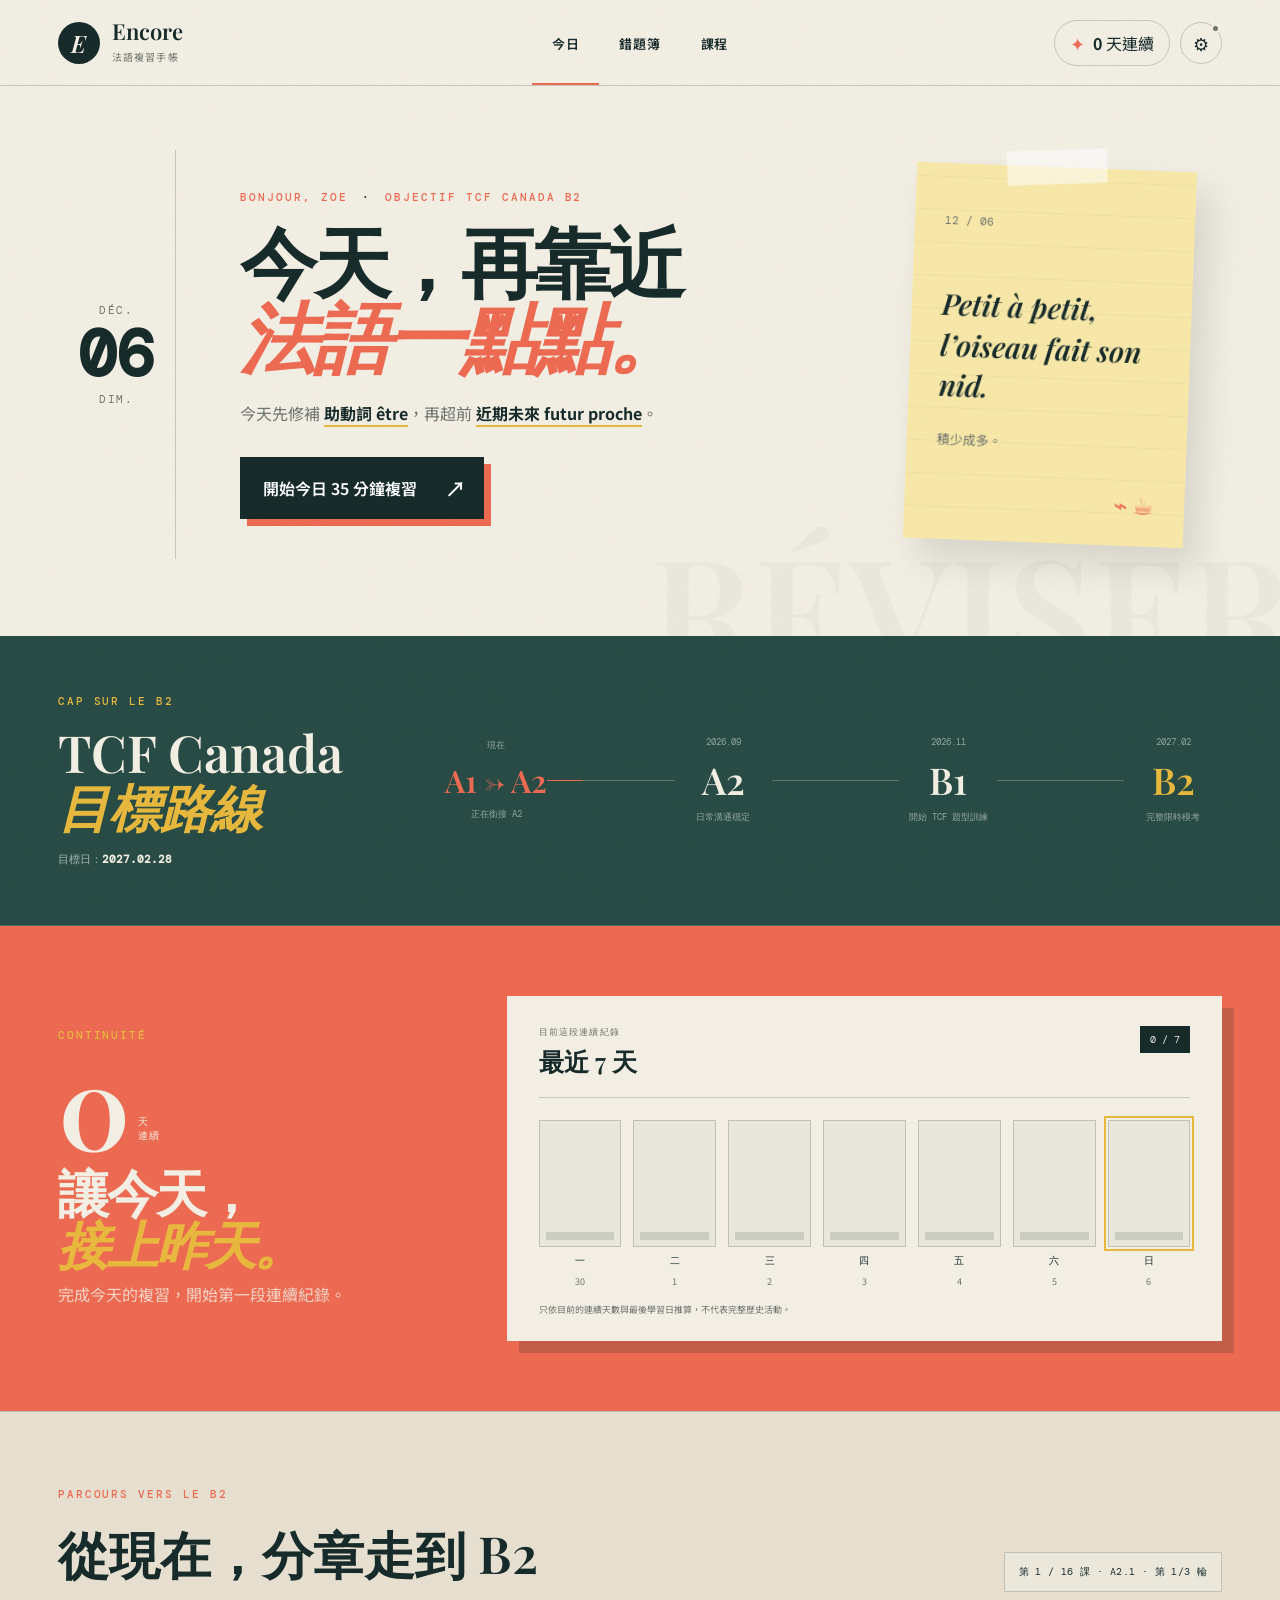
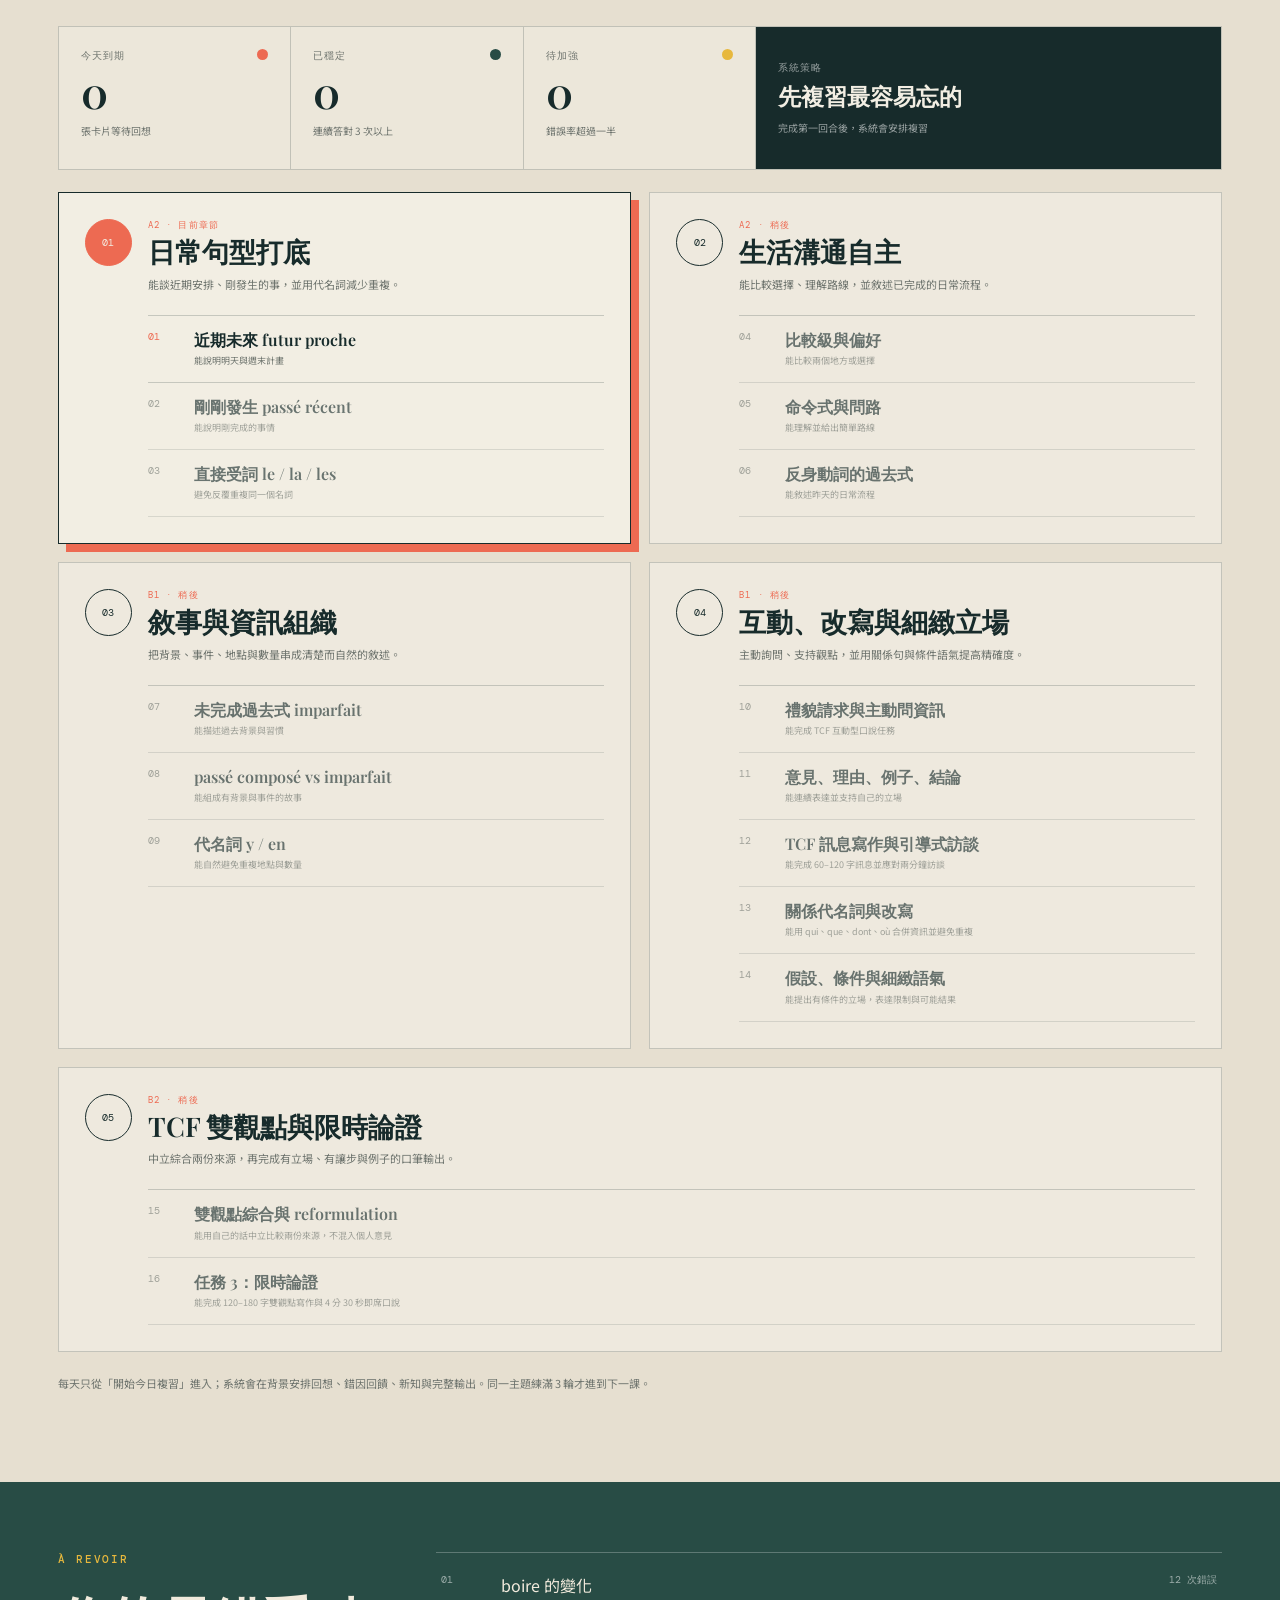
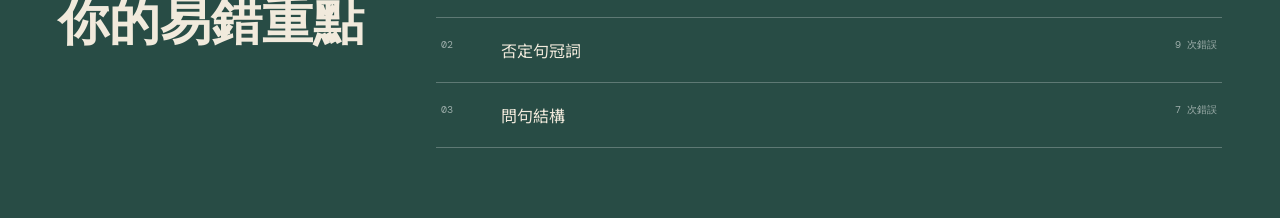
==== index.html @ b87bca06 "Deploy A2-to-B2 review journey" ====
<!doctype html>
<html lang="zh-Hant">
  <head>
    <meta charset="UTF-8" />
    <meta name="viewport" content="width=device-width, initial-scale=1.0" />
    <meta name="theme-color" content="#f2eee3" />
    <meta
      name="description"
      content="依照法語課程與錯題安排的每日複習介面"
    />
    <title>Encore — 每日法語複習</title>
    <link rel="preconnect" href="https://fonts.googleapis.com" />
    <link rel="preconnect" href="https://fonts.gstatic.com" crossorigin />
    <link
      href="https://fonts.googleapis.com/css2?family=DM+Mono:wght@400;500&family=Noto+Sans+TC:wght@400;500;600;700&family=Playfair+Display:ital,wght@0,600;1,600&display=swap"
      rel="stylesheet"
    />
    <link rel="stylesheet" href="styles.css?v=20260724e" />
    <script src="app.js?v=20260724e" defer></script>
  </head>
  <body>
    <div class="paper-noise" aria-hidden="true"></div>

    <header class="topbar">
      <a class="brand" href="#" aria-label="Encore 首頁">
        <span class="brand-mark">E</span>
        <span>
          <strong>Encore</strong>
          <small>法語複習手帳</small>
        </span>
      </a>

      <nav class="main-nav" aria-label="主要導覽">
        <button class="nav-link active" data-view="today">今日</button>
        <button class="nav-link" data-view="mistakes">錯題簿</button>
        <button class="nav-link" data-view="classes">課程</button>
      </nav>

      <div class="topbar-actions">
        <button class="streak-pill" id="streakButton" aria-label="連續學習天數">
          <span class="flame">✦</span>
          <span><strong id="streakCount">4</strong> 天連續</span>
        </button>
        <button
          class="settings-button"
          id="settingsButton"
          type="button"
          aria-label="開啟同步設定"
          aria-controls="settingsPanel"
          aria-expanded="false"
        >
          <span aria-hidden="true">⚙</span>
          <i id="settingsSyncDot" data-status="idle" aria-hidden="true"></i>
        </button>
      </div>
    </header>

    <main>
      <section class="view active" id="today-view">
        <div class="hero-grid">
          <div class="date-rail" aria-hidden="true">
            <span id="monthLabel">JUIL.</span>
            <strong id="dayLabel">23</strong>
            <span id="weekdayLabel">JEU.</span>
          </div>

          <div class="hero-copy">
            <p class="eyebrow">BONJOUR, ZOE <span>·</span> OBJECTIF TCF CANADA B2</p>
            <h1>今天，再靠近<br /><em>法語一點點。</em></h1>
            <p class="hero-intro" id="dailyPlanIntro">
              正在依照你的程度、到期錯題與 TCF 目標安排今天的內容。
            </p>
            <button class="primary-button" id="startReview">
              <span id="startReviewLabel">開始今日 35 分鐘複習</span>
              <span class="button-arrow">↗</span>
            </button>
          </div>

          <aside class="today-note">
            <div class="tape"></div>
            <span class="note-number" id="todayNoteDate">07 / 24</span>
            <p class="handwriting">Petit à petit,<br />l’oiseau fait son nid.</p>
            <span class="translation">積少成多。</span>
            <div class="tiny-sketch" aria-hidden="true">⌁ ☕︎</div>
          </aside>
        </div>

        <section class="goal-strip" aria-labelledby="goal-title">
          <div class="goal-copy">
            <p class="eyebrow light">CAP SUR LE B2</p>
            <h2 id="goal-title">TCF Canada<br /><em>目標路線</em></h2>
            <p>目標日：<strong>2027.02.28</strong></p>
          </div>
          <div class="level-route" aria-label="TCF Canada B2 學習路線">
            <div class="level-node current">
              <span>現在</span>
              <strong>A1 → A2</strong>
              <small>正在銜接 A2</small>
            </div>
            <div class="route-line"><span></span></div>
            <div class="level-node">
              <span>2026.09</span>
              <strong>A2</strong>
              <small>日常溝通穩定</small>
            </div>
            <div class="route-line"></div>
            <div class="level-node">
              <span>2026.11</span>
              <strong>B1</strong>
              <small>開始 TCF 題型訓練</small>
            </div>
            <div class="route-line"></div>
            <div class="level-node target">
              <span>2027.02</span>
              <strong>B2</strong>
              <small>完整限時模考</small>
            </div>
          </div>
        </section>

        <section class="streak-section" id="streakSection" aria-labelledby="streak-title">
          <div class="streak-copy">
            <p class="eyebrow light">CONTINUITÉ</p>
            <div class="streak-total">
              <strong id="streakHeroCount">0</strong>
              <span>天<br />連續</span>
            </div>
            <h2 id="streak-title">讓今天，<em>接上昨天。</em></h2>
            <p id="streakMessage">完成今天的複習，開始第一段連續紀錄。</p>
          </div>
          <div class="streak-chart-panel">
            <div class="streak-chart-heading">
              <div>
                <span>目前這段連續紀錄</span>
                <strong>最近 7 天</strong>
              </div>
              <small id="streakWeekScore">0 / 7</small>
            </div>
            <div class="streak-chart" id="streakChart" aria-label="最近七天的目前連續紀錄"></div>
            <p>只依目前的連續天數與最後學習日推算，不代表完整歷史活動。</p>
          </div>
        </section>

        <section class="daily-plan curriculum-roadmap" aria-labelledby="daily-title">
          <div class="section-heading">
            <div>
              <p class="eyebrow">PARCOURS VERS LE B2</p>
              <h2 id="daily-title">從現在，分章走到 B2</h2>
            </div>
            <p class="curriculum-progress-text" id="curriculumProgressText">正在讀取目前章節…</p>
          </div>

          <div class="memory-board" aria-label="複習記憶狀態">
            <div>
              <span class="metric-mark due-mark"></span>
              <p>今天到期</p>
              <strong id="dueCount">0</strong>
              <small>張卡片等待回想</small>
            </div>
            <div>
              <span class="metric-mark mastered-mark"></span>
              <p>已穩定</p>
              <strong id="masteredCount">0</strong>
              <small>連續答對 3 次以上</small>
            </div>
            <div>
              <span class="metric-mark weak-mark"></span>
              <p>待加強</p>
              <strong id="weakCount">0</strong>
              <small>錯誤率超過一半</small>
            </div>
            <div class="next-review">
              <p>系統策略</p>
              <strong>先複習最容易忘的</strong>
              <small id="nextReviewText">依你的作答紀錄自動排序</small>
            </div>
          </div>

          <div class="curriculum-chapter-list" id="curriculumChapterList"></div>

          <p class="method-note">
            每天只從「開始今日複習」進入；系統會在背景安排回想、錯因回饋、新知與完整輸出。同一主題練滿 3 輪才進到下一課。
          </p>
        </section>

        <section class="weakness-strip">
          <div>
            <p class="eyebrow light">À REVOIR</p>
            <h2>你的易錯重點</h2>
          </div>
          <div class="weakness-list">
            <div class="weakness-chip">
              <span>01</span> boire 的變化 <b>12 次錯誤</b>
            </div>
            <div class="weakness-chip">
              <span>02</span> 否定句冠詞 <b>9 次錯誤</b>
            </div>
            <div class="weakness-chip">
              <span>03</span> 問句結構 <b>7 次錯誤</b>
            </div>
          </div>
        </section>

      </section>

      <section class="view review-layout" id="review-view">
        <div class="review-header">
          <div>
            <p class="eyebrow">RÉVISION ACTIVE</p>
            <h1>先想，再揭曉。</h1>
          </div>
          <button class="ghost-button" id="exitReview">結束複習 ×</button>
        </div>

        <div class="review-workspace">
          <aside class="session-rail">
            <span class="session-label">本回合</span>
            <strong><span id="questionNumber">1</span><small>/ <span id="sessionTotal">5</span></small></strong>
            <div class="session-dots" id="sessionDots"></div>
            <p>不急著答。先大聲說出完整句，再查看答案。</p>
          </aside>

          <article class="flashcard" id="flashcard">
            <div class="flashcard-meta">
              <span id="questionCategory">GRAMMAIRE</span>
              <button id="speakPrompt" aria-label="朗讀題目">♪ 聽題目</button>
            </div>
            <p class="prompt-label" id="promptLabel">請翻譯成法文</p>
            <h2 id="questionText">我早餐吃麵包。</h2>

            <div class="response-box" id="responseBox">
              <label for="typedAnswer">你的法文答案</label>
              <textarea
                id="typedAnswer"
                rows="2"
                autocomplete="off"
                autocapitalize="sentences"
                spellcheck="false"
                placeholder="先在這裡寫下完整答案…"
              ></textarea>
            <div class="response-actions">
              <span id="inputHint">輸入後才能核對答案</span>
              <div class="response-actions-row">
                <button id="checkAnswer" disabled>核對答案 ↗</button>
                <button id="aiReviewButton" class="ghost-compact" type="button" disabled>AI 判別錯誤（OpenRouter）</button>
              </div>
            </div>
            </div>

            <div class="answer-area" id="answerArea">
              <div class="answer-result">
                <span id="resultLabel">正確答案</span>
                <strong id="matchScore">—</strong>
              </div>
              <div class="answer-copy">
                <strong id="answerText">Je mange du pain au petit déjeuner.</strong>
                <button
                  id="speakAnswer"
                  class="answer-audio-button"
                  type="button"
                  aria-label="播放法文標準答案"
                  disabled
                >
                  ♪ 聽標準答案
                </button>
              </div>
              <p id="answerNote">食物前用 du；三餐前使用 au。</p>
              <p class="user-answer-line">你的答案：<span id="userAnswerText"></span></p>
            </div>

            <p id="aiReviewOutput" class="ai-review-output" role="status" aria-live="polite">
              可在本題核對後，點擊「AI 判別錯誤」取得語法建議。
            </p>

            <div class="grading" id="grading">
              <p>這張卡片何時再出現？</p>
              <div>
                <button data-grade="again"><span>再練一次</span><small>10 分鐘</small></button>
                <button data-grade="hard"><span>有點難</span><small>明天</small></button>
                <button data-grade="good"><span>記住了</span><small id="goodInterval">3 天</small></button>
              </div>
            </div>
          </article>
        </div>
      </section>

      <section class="view content-view" id="mistakes-view">
        <div class="content-hero">
          <p class="eyebrow">CARNET D’ERREURS</p>
          <h1>錯過的字，<em>最值得再見一次。</em></h1>
          <p>整理自你的課堂回答與 PPT 對照筆記。</p>
        </div>
        <div class="error-dashboard" id="errorDashboard"></div>
        <div class="mistake-list" id="mistakeList"></div>
      </section>

      <section class="view content-view" id="classes-view">
        <div class="content-hero class-hero">
          <div>
            <p class="eyebrow">MON PARCOURS</p>
            <h1>從第一堂課，<em>一路走到今天。</em></h1>
            <p>這裡保留課程紀錄；題目會由「今日複習」依弱點與進度自動安排。</p>
          </div>
          <aside class="class-count-card" aria-label="已記錄課程數">
            <strong id="classCount">0</strong>
            <span>堂課<br />已記錄</span>
          </aside>
        </div>
        <div class="class-timeline" id="classTimeline"></div>
      </section>
    </main>

    <div class="settings-shell" id="settingsShell" hidden>
      <button class="settings-scrim" id="settingsScrim" type="button" tabindex="-1" aria-label="點擊背景關閉設定"></button>
      <aside class="settings-panel" id="settingsPanel" role="dialog" aria-modal="true" aria-labelledby="settingsTitle">
        <header class="settings-panel-header">
          <div>
            <p>PARAMÈTRES</p>
            <h2 id="settingsTitle">設定與資料</h2>
          </div>
          <button class="settings-close" id="settingsClose" type="button" aria-label="關閉設定">×</button>
        </header>

        <div class="settings-panel-body">
          <div class="settings-intro">
            <p>AI 金鑰、備份與跨裝置同步都集中在這裡。</p>
          </div>

          <section class="settings-card openrouter-block" aria-labelledby="openRouterTitle">
            <div class="settings-card-heading">
              <span class="settings-block-number">01</span>
              <div>
                <span class="settings-card-kicker">AI REVIEW</span>
                <p id="openRouterTitle">OpenRouter 金鑰</p>
                <small>使用官方免費模型路由</small>
              </div>
            </div>
            <label for="openRouterApiKey">API Key</label>
            <div class="openrouter-row">
              <input id="openRouterApiKey" type="password" placeholder="sk-or-v1-..." autocomplete="off" spellcheck="false" />
              <button id="saveOpenRouterKey">本分頁使用</button>
              <button id="clearOpenRouterKey" class="ghost-compact">清除</button>
            </div>
            <p class="security-note">
              靜態網頁無法完全隱藏金鑰。這裡只存到本分頁的 sessionStorage；關閉分頁即清除，也不會寫入 Git、進度備份或雲端。
              AI 判別會把本題、參考答案與你的作答傳給 OpenRouter 及其模型供應商，請勿輸入個人資料。
            </p>
            <p id="openRouterKeyStatus" role="status" aria-live="polite">尚未設定。本功能在 20 秒逾時後會自動重試一次。</p>
          </section>

          <section class="settings-card backup-block" aria-labelledby="backupTitle">
            <div class="settings-card-heading">
              <span class="settings-block-number">02</span>
              <div>
                <span class="settings-card-kicker">LOCAL BACKUP</span>
                <p id="backupTitle">進度本機備份</p>
                <small>手動下載或跨設備還原</small>
              </div>
            </div>
            <div class="backup-action-grid">
              <div>
                <span>下載</span>
                <button id="exportProgressJson" class="ghost-compact">進度備份（JSON）</button>
                <button id="exportProgressMarkdown" class="ghost-compact">Obsidian 筆記（.md）</button>
              </div>
              <div>
                <span>複製</span>
                <button id="copyProgressJson">進度 JSON</button>
                <button id="copyProgressMarkdown" class="ghost-compact">Obsidian 版面</button>
              </div>
              <div>
                <span>還原</span>
                <button id="importProgressBtn">選擇備份檔</button>
                <button id="pasteProgressBtn" class="ghost-compact">貼上備份</button>
              </div>
            </div>
            <p id="progressBackupStatus" role="status" aria-live="polite">每次完成題目都會存到本機；另外也可用複製/貼上跨設備同步。</p>
            <input id="progressBackupFile" type="file" accept=".json,application/json" />
          </section>

          <section class="settings-card github-sync-block" aria-labelledby="githubSyncTitle">
            <div class="settings-card-heading">
              <span class="settings-block-number">03</span>
              <div>
                <span class="settings-card-kicker">PRIVATE CLOUD</span>
                <p id="githubSyncTitle">GitHub 私有雲端同步</p>
                <small>進度只存到獨立 private repo；Token 不會寫進程式、Git 或備份檔。</small>
              </div>
            </div>
            <a class="settings-token-link" href="https://github.com/settings/personal-access-tokens/new" target="_blank" rel="noopener noreferrer">建立限權 Token ↗</a>
            <div class="github-sync-grid">
              <label>帳號<input id="githubOwner" autocomplete="username" /></label>
              <label>私有 repo<input id="githubRepo" autocomplete="off" spellcheck="false" /></label>
              <label>分支<input id="githubBranch" autocomplete="off" spellcheck="false" /></label>
              <label>檔案路徑<input id="githubProgressPath" autocomplete="off" spellcheck="false" /></label>
            </div>
            <label class="github-token-label" for="githubToken">Fine-grained Token（只需該 repo 的 Contents：Read and write）</label>
            <div class="github-token-row">
              <input id="githubToken" type="password" placeholder="github_pat_..." autocomplete="off" spellcheck="false" />
              <button id="connectGithubSync">連線並同步</button>
            </div>
            <div class="github-action-grid">
              <button id="syncGithubNow" class="ghost-compact">立即同步</button>
              <button id="loadGithubProgress" class="ghost-compact">載入雲端進度</button>
              <button id="disconnectGithubSync" class="ghost-compact">登出並清除 Token</button>
            </div>
            <p id="githubSyncStatus" data-status="idle" role="status" aria-live="polite">尚未連線。Token 只保留到關閉這個分頁。</p>
          </section>
        </div>
      </aside>
    </div>

    <div class="toast" id="toast" role="status" aria-live="polite"></div>
  </body>
</html>
---- styles.css ----
:root {
  --paper: #f2eee3;
  --paper-deep: #e7e0d0;
  --ink: #172b2b;
  --muted: #6e746e;
  --coral: #ed6a52;
  --blue: #4f8ea3;
  --yellow: #e7b83d;
  --green: #284c45;
  --line: rgba(23, 43, 43, 0.2);
  --serif: "Playfair Display", Georgia, serif;
  --sans: "Noto Sans TC", sans-serif;
  --mono: "DM Mono", monospace;
}

* {
  box-sizing: border-box;
}

html {
  scroll-behavior: smooth;
}

body {
  margin: 0;
  min-width: 320px;
  color: var(--ink);
  background: var(--paper);
  font-family: var(--sans);
}

button,
a {
  font: inherit;
}

button {
  color: inherit;
}

.paper-noise {
  position: fixed;
  inset: 0;
  z-index: 20;
  pointer-events: none;
  opacity: 0.14;
  background-image: url("data:image/svg+xml,%3Csvg viewBox='0 0 180 180' xmlns='http://www.w3.org/2000/svg'%3E%3Cfilter id='n'%3E%3CfeTurbulence type='fractalNoise' baseFrequency='.9' numOctaves='4' stitchTiles='stitch'/%3E%3C/filter%3E%3Crect width='100%25' height='100%25' filter='url(%23n)' opacity='.18'/%3E%3C/svg%3E");
  mix-blend-mode: multiply;
}

.topbar {
  height: 86px;
  display: grid;
  grid-template-columns: 1fr auto 1fr;
  align-items: center;
  padding: 0 4.5vw;
  border-bottom: 1px solid var(--line);
  position: sticky;
  top: 0;
  z-index: 10;
  background: rgba(242, 238, 227, 0.9);
  backdrop-filter: blur(14px);
}

.brand {
  display: inline-flex;
  align-items: center;
  gap: 12px;
  width: fit-content;
  color: inherit;
  text-decoration: none;
}

.brand-mark {
  display: grid;
  place-items: center;
  width: 42px;
  height: 42px;
  color: var(--paper);
  background: var(--ink);
  border-radius: 50%;
  font: italic 600 24px var(--serif);
}

.brand strong {
  display: block;
  font: 600 22px/1 var(--serif);
}

.brand small {
  color: var(--muted);
  font-size: 10px;
  letter-spacing: 0.12em;
}

.main-nav {
  display: flex;
  height: 100%;
}

.nav-link {
  border: 0;
  border-bottom: 2px solid transparent;
  padding: 4px 20px 0;
  background: transparent;
  cursor: pointer;
  font-weight: 600;
  font-size: 13px;
  letter-spacing: 0.06em;
}

.nav-link:hover,
.nav-link.active {
  border-bottom-color: var(--coral);
}

.streak-pill {
  display: flex;
  align-items: center;
  gap: 8px;
  border: 1px solid var(--line);
  border-radius: 40px;
  padding: 9px 15px;
  background: transparent;
}

.topbar-actions {
  justify-self: end;
  display: flex;
  align-items: center;
  gap: 10px;
}

.settings-button {
  position: relative;
  display: grid;
  place-items: center;
  width: 42px;
  height: 42px;
  border: 1px solid var(--line);
  border-radius: 50%;
  background: transparent;
  cursor: pointer;
  transition: color 180ms ease, background 180ms ease, transform 180ms ease;
}

.settings-button:hover {
  color: var(--paper);
  background: var(--ink);
  transform: rotate(8deg);
}

.settings-button > span {
  font-size: 18px;
  line-height: 1;
}

.settings-button i {
  position: absolute;
  top: 1px;
  right: 1px;
  width: 9px;
  height: 9px;
  border: 2px solid var(--paper);
  border-radius: 50%;
  background: var(--muted);
}

.settings-button i[data-status="working"] {
  background: var(--yellow);
}

.settings-button i[data-status="success"] {
  background: #2d8b58;
}

.settings-button i[data-status="error"] {
  background: var(--coral);
}

.flame {
  color: var(--coral);
  font-size: 18px;
}

.view {
  display: none;
}

.view.active {
  display: block;
  animation: viewIn 0.55s ease both;
}

@keyframes viewIn {
  from { opacity: 0; transform: translateY(8px); }
}

.hero-grid {
  min-height: 550px;
  display: grid;
  grid-template-columns: minmax(80px, 0.45fr) minmax(480px, 2.3fr) minmax(280px, 1fr);
  align-items: center;
  gap: 5vw;
  padding: 5vw 7vw 6vw 4.5vw;
  overflow: hidden;
  position: relative;
}

.hero-grid::after {
  content: "RÉVISER";
  position: absolute;
  right: -1vw;
  bottom: -2.3vw;
  z-index: -1;
  color: rgba(23, 43, 43, 0.035);
  font: 600 12vw/0.75 var(--serif);
}

.date-rail {
  align-self: stretch;
  display: flex;
  flex-direction: column;
  justify-content: center;
  align-items: center;
  gap: 9px;
  border-right: 1px solid var(--line);
  font-family: var(--mono);
}

.date-rail strong {
  font-size: clamp(42px, 5vw, 74px);
  line-height: 0.9;
}

.date-rail span {
  color: var(--muted);
  font-size: 11px;
  letter-spacing: 0.15em;
}

.eyebrow {
  margin: 0 0 18px;
  color: var(--coral);
  font: 500 11px var(--mono);
  letter-spacing: 0.18em;
}

.eyebrow span {
  color: var(--ink);
  margin: 0 5px;
}

.hero-copy h1,
.review-header h1,
.content-hero h1 {
  margin: 0;
  max-width: 760px;
  font: 600 clamp(54px, 6vw, 92px)/0.97 var(--serif);
  letter-spacing: -0.045em;
}

h1 em {
  color: var(--coral);
  font-weight: 600;
}

.hero-intro {
  max-width: 540px;
  margin: 28px 0;
  color: var(--muted);
  font-size: 16px;
  line-height: 1.85;
}

.hero-intro strong {
  color: var(--ink);
  border-bottom: 2px solid var(--yellow);
}

.primary-button {
  display: inline-flex;
  align-items: center;
  gap: 28px;
  border: 0;
  padding: 16px 18px 16px 23px;
  color: white;
  background: var(--ink);
  cursor: pointer;
  font-weight: 600;
  box-shadow: 7px 7px 0 var(--coral);
  transition: transform 0.2s, box-shadow 0.2s;
}

.primary-button:hover {
  transform: translate(3px, 3px);
  box-shadow: 4px 4px 0 var(--coral);
}

.primary-button:disabled {
  cursor: default;
  opacity: 0.68;
  transform: none;
  box-shadow: 4px 4px 0 var(--line);
}

.button-arrow {
  font-size: 21px;
}

.today-note {
  min-height: 310px;
  padding: 42px 30px 25px;
  position: relative;
  transform: rotate(2.2deg);
  background: #f7e7a8;
  box-shadow: 15px 20px 32px rgba(40, 50, 43, 0.13);
}

.today-note::before {
  content: "";
  position: absolute;
  inset: 0;
  background: repeating-linear-gradient(0deg, transparent 0 32px, rgba(40, 76, 69, 0.09) 33px);
}

.tape {
  position: absolute;
  top: -17px;
  left: 50%;
  width: 100px;
  height: 34px;
  transform: translateX(-50%) rotate(-4deg);
  background: rgba(255, 255, 255, 0.55);
}

.note-number,
.translation,
.tiny-sketch,
.handwriting {
  position: relative;
}

.note-number {
  font: 11px var(--mono);
  color: var(--muted);
}

.handwriting {
  margin: 54px 0 20px;
  font: italic 600 29px/1.4 var(--serif);
}

.translation {
  color: var(--muted);
  font-size: 13px;
}

.tiny-sketch {
  margin-top: 30px;
  text-align: right;
  color: var(--coral);
  font-size: 24px;
}

.daily-plan {
  padding: 75px 4.5vw 90px;
  background: #e6dfd0;
  border-top: 1px solid var(--line);
}

.goal-strip {
  display: grid;
  grid-template-columns: minmax(260px, 0.8fr) 2fr;
  gap: 6vw;
  align-items: center;
  padding: 58px 4.5vw;
  color: var(--paper);
  background: var(--green);
  border-bottom: 1px solid rgba(255, 255, 255, 0.18);
}

.streak-pill {
  cursor: pointer;
}

.streak-section {
  display: grid;
  grid-template-columns: minmax(260px, 0.78fr) minmax(500px, 1.5fr);
  gap: 6vw;
  align-items: center;
  padding: 70px 4.5vw;
  color: var(--paper);
  background: var(--coral);
}

.streak-copy h2 {
  max-width: 510px;
  margin: 18px 0 12px;
  font: 600 clamp(36px, 4vw, 58px)/1.02 var(--serif);
  letter-spacing: -0.035em;
}

.streak-copy h2 em {
  display: inline-block;
  color: var(--yellow);
  font-weight: 600;
  white-space: nowrap;
}

.streak-copy > p:last-child {
  max-width: 470px;
  margin: 0;
  color: rgba(242, 238, 227, 0.78);
  line-height: 1.7;
}

.streak-total {
  display: flex;
  align-items: flex-end;
  gap: 14px;
}

.streak-total strong {
  font: 600 clamp(74px, 9vw, 126px)/0.75 var(--serif);
  letter-spacing: -0.06em;
}

.streak-total span {
  padding-bottom: 3px;
  font: 10px/1.45 var(--mono);
  letter-spacing: 0.12em;
}

.streak-chart-panel {
  min-width: 0;
  padding: 30px 32px 24px;
  color: var(--ink);
  background: var(--paper);
  box-shadow: 12px 12px 0 rgba(23, 43, 43, 0.2);
}

.streak-chart-heading {
  display: flex;
  justify-content: space-between;
  align-items: flex-start;
  padding-bottom: 18px;
  border-bottom: 1px solid var(--line);
}

.streak-chart-heading span,
.streak-chart-heading strong {
  display: block;
}

.streak-chart-heading span {
  color: var(--muted);
  font: 9px var(--mono);
  letter-spacing: 0.13em;
}

.streak-chart-heading strong {
  margin-top: 5px;
  font: 600 25px var(--serif);
}

.streak-chart-heading small {
  padding: 7px 10px;
  color: var(--paper);
  background: var(--ink);
  font: 10px var(--mono);
}

.streak-chart {
  height: 190px;
  display: grid;
  grid-template-columns: repeat(7, minmax(0, 1fr));
  gap: 12px;
  padding-top: 22px;
}

.streak-day {
  min-width: 0;
  display: grid;
  grid-template-rows: minmax(0, 1fr) auto auto;
  gap: 7px;
  text-align: center;
}

.streak-bar {
  display: flex;
  align-items: flex-end;
  justify-content: center;
  padding: 6px;
  border: 1px solid var(--line);
  background: rgba(23, 43, 43, 0.04);
}

.streak-bar i {
  width: 100%;
  height: 8px;
  background: rgba(23, 43, 43, 0.14);
  transition: height 350ms ease;
}

.streak-day.active .streak-bar i {
  height: 100%;
  background: var(--green);
}

.streak-day.today .streak-bar {
  outline: 2px solid var(--yellow);
  outline-offset: 2px;
}

.streak-day strong,
.streak-day small {
  overflow: hidden;
  text-overflow: ellipsis;
  white-space: nowrap;
}

.streak-day strong {
  font: 10px var(--mono);
}

.streak-day small {
  color: var(--muted);
  font-size: 9px;
}

.streak-chart-panel > p {
  margin: 15px 0 0;
  color: var(--muted);
  font-size: 9px;
  line-height: 1.6;
}

.game-hub {
  padding: 75px 4.5vw 90px;
  background: linear-gradient(120deg, #f2eee3 0%, #f8f3e6 55%, #ede2d0 100%);
}

.mini-status {
  border: 1px solid var(--line);
  border-radius: 40px;
  padding: 8px 14px;
  color: var(--muted);
  font: 10px var(--mono);
  letter-spacing: 0.14em;
}

.game-grid {
  margin-top: 28px;
  display: grid;
  grid-template-columns: repeat(6, 1fr);
  gap: 14px;
}

.game-card {
  min-height: 190px;
  grid-column: span 2;
  padding: 23px;
  border: 1px solid var(--line);
  background: #faf8f2;
  box-shadow: 7px 7px 0 rgba(40, 50, 43, 0.08);
}

.game-card.wide {
  grid-column: span 3;
}

.game-card h3 {
  margin: 6px 0 12px;
  font: 600 28px var(--serif);
}

.game-card p {
  color: var(--muted);
  font-size: 13px;
  margin: 6px 0;
}

.quest-list {
  margin: 0;
  padding: 0;
  list-style: none;
}

.quest-item {
  display: flex;
  justify-content: space-between;
  align-items: baseline;
  gap: 12px;
  padding: 11px 0;
  border-bottom: 1px dashed var(--line);
}

.quest-item:last-child {
  border-bottom: 0;
}

.quest-title {
  color: var(--ink);
  font: 600 14px var(--serif);
}

.quest-progress {
  color: var(--coral);
  font: 11px var(--mono);
}

.tiny-action-row {
  margin-top: 16px;
  display: flex;
  justify-content: space-between;
  align-items: baseline;
}

.tiny-action-row small {
  color: var(--muted);
  font: 10px var(--mono);
}

.achievement-list {
  min-height: 92px;
  display: flex;
  flex-wrap: wrap;
  gap: 8px;
}

.badge {
  padding: 6px 10px;
  border: 1px solid var(--line);
  border-radius: 40px;
  font: 10px var(--mono);
  letter-spacing: 0.08em;
}

.badge.unlocked {
  color: var(--green);
  border-color: var(--green);
  background: rgba(40, 76, 69, 0.09);
}

#runLog p,
.game-log-entry {
  margin: 6px 0;
  color: var(--muted);
  font-size: 12px;
}

#xpBar {
  width: 0;
  background: var(--blue);
}

.game-board-grid {
  max-width: 940px;
  display: grid;
  grid-template-columns: repeat(3, 1fr);
  gap: 14px;
  margin-bottom: 70px;
}

.game-score-box {
  border: 1px solid var(--line);
  min-height: 160px;
  padding: 24px;
  background: #f9f5ec;
}

.big-number {
  display: flex;
  align-items: flex-end;
  gap: 8px;
  margin: 8px 0 12px;
}

.big-number span {
  font: 600 48px var(--serif);
  line-height: 1;
  color: var(--ink);
}

.big-number small {
  color: var(--muted);
  margin-bottom: 5px;
}

.game-view .content-hero {
  margin-bottom: 30px;
}

.goal-copy h2 {
  margin: 0;
  font: 600 clamp(34px, 4vw, 52px)/1.05 var(--serif);
}

.goal-copy h2 em {
  color: var(--yellow);
  font-weight: 600;
}

.goal-copy > p:last-child {
  margin: 18px 0 0;
  color: rgba(255, 255, 255, 0.6);
  font: 11px var(--mono);
}

.goal-copy > p strong {
  color: var(--paper);
}

.level-route {
  display: grid;
  grid-template-columns: auto 1fr auto 1fr auto 1fr auto;
  align-items: center;
}

.level-node {
  min-width: 98px;
  text-align: center;
}

.level-node span,
.level-node small {
  display: block;
  color: rgba(255, 255, 255, 0.5);
  font: 9px var(--mono);
}

.level-node strong {
  display: block;
  margin: 7px 0;
  font: 600 37px var(--serif);
}

.level-node.current strong {
  color: var(--coral);
  font-size: 31px;
  white-space: nowrap;
}

.level-node.target strong {
  color: var(--yellow);
}

.route-line {
  height: 1px;
  position: relative;
  overflow: hidden;
  background: rgba(255, 255, 255, 0.25);
}

.route-line span {
  display: block;
  width: 28%;
  height: 100%;
  background: var(--coral);
}

.section-heading {
  display: flex;
  justify-content: space-between;
  align-items: end;
  margin-bottom: 34px;
}

.section-heading h2,
.weakness-strip h2 {
  margin: 0;
  font: 600 clamp(36px, 4vw, 54px) var(--serif);
}

.plan-progress {
  min-width: 210px;
  font: 12px var(--mono);
}

.progress-track {
  height: 4px;
  margin-top: 12px;
  background: rgba(23, 43, 43, 0.16);
}

.progress-track span {
  display: block;
  width: 0;
  height: 100%;
  background: var(--coral);
  transition: width 0.5s ease;
}

.daily-prescription {
  display: grid;
  grid-template-columns: repeat(4, minmax(0, 1fr));
  margin: 0 0 22px;
  border: 1px solid var(--line);
  color: var(--paper);
  background: var(--ink);
}

.daily-prescription > div {
  min-height: 116px;
  padding: 19px 20px;
  border-right: 1px solid rgba(242, 238, 227, 0.22);
}

.daily-prescription > div:last-child {
  border-right: 0;
}

.daily-prescription span,
.daily-prescription small {
  display: block;
  color: rgba(242, 238, 227, 0.62);
}

.daily-prescription span {
  font: 10px var(--mono);
  letter-spacing: 0.12em;
}

.daily-prescription strong {
  display: block;
  margin: 9px 0 7px;
  font: 600 22px/1.05 var(--serif);
}

.daily-prescription small {
  font-size: 10px;
  line-height: 1.4;
}

.task-grid {
  display: grid;
  grid-template-columns: repeat(2, minmax(0, 1fr));
  gap: 18px;
}

.memory-board {
  display: grid;
  grid-template-columns: repeat(3, minmax(120px, 0.75fr)) minmax(260px, 1.5fr);
  margin: 0 0 22px;
  border: 1px solid var(--line);
  background: rgba(242, 238, 227, 0.55);
}

.memory-board > div {
  min-height: 142px;
  padding: 22px;
  position: relative;
  border-right: 1px solid var(--line);
}

.memory-board > div:last-child {
  border-right: 0;
}

.memory-board p {
  margin: 0 0 7px;
  color: var(--muted);
  font: 10px var(--mono);
  letter-spacing: 0.1em;
}

.memory-board strong {
  display: block;
  font: 600 43px/1 var(--serif);
}

.memory-board small {
  display: block;
  margin-top: 10px;
  color: var(--muted);
  font-size: 10px;
}

.metric-mark {
  position: absolute;
  top: 22px;
  right: 22px;
  width: 11px;
  height: 11px;
  border-radius: 50%;
}

.due-mark { background: var(--coral); }
.mastered-mark { background: var(--green); }
.weak-mark { background: var(--yellow); }

.memory-board .next-review {
  display: flex;
  flex-direction: column;
  justify-content: center;
  background: var(--ink);
  color: var(--paper);
}

.memory-board .next-review p,
.memory-board .next-review small {
  color: rgba(255, 255, 255, 0.55);
}

.memory-board .next-review strong {
  max-width: 260px;
  font-size: 23px;
  line-height: 1.2;
}

.curriculum-progress-text {
  max-width: 320px;
  margin: 0;
  border: 1px solid var(--line);
  padding: 11px 14px;
  background: rgba(242, 238, 227, 0.58);
  font: 10px/1.6 var(--mono);
  letter-spacing: 0.04em;
}

.curriculum-chapter-list {
  display: grid;
  grid-template-columns: repeat(2, minmax(0, 1fr));
  gap: 18px;
}

.curriculum-chapter {
  min-width: 0;
  border: 1px solid var(--line);
  padding: 26px;
  background: rgba(242, 238, 227, 0.72);
}

.curriculum-chapter:last-child {
  grid-column: 1 / -1;
}

.curriculum-chapter.current {
  border-color: var(--ink);
  background: var(--paper);
  box-shadow: 8px 8px 0 var(--coral);
}

.curriculum-chapter.completed {
  background: rgba(40, 76, 69, 0.08);
}

.curriculum-chapter header {
  display: grid;
  grid-template-columns: 47px minmax(0, 1fr);
  gap: 16px;
}

.chapter-index {
  display: grid;
  place-items: center;
  width: 47px;
  height: 47px;
  border: 1px solid var(--ink);
  border-radius: 50%;
  font: 10px var(--mono);
}

.curriculum-chapter.current .chapter-index {
  color: var(--paper);
  background: var(--coral);
  border-color: var(--coral);
}

.curriculum-chapter.completed .chapter-index {
  color: var(--paper);
  background: var(--green);
  border-color: var(--green);
}

.chapter-copy p {
  margin: 0 0 5px;
  color: var(--coral);
  font: 9px var(--mono);
  letter-spacing: 0.13em;
}

.chapter-copy h3 {
  margin: 0;
  font: 600 27px/1.1 var(--serif);
}

.chapter-copy > span {
  display: block;
  margin-top: 8px;
  color: var(--muted);
  font-size: 11px;
  line-height: 1.65;
}

.curriculum-module-list {
  margin: 22px 0 0 63px;
  padding: 0;
  list-style: none;
  border-top: 1px solid var(--line);
}

.curriculum-module-list li {
  display: grid;
  grid-template-columns: 34px minmax(0, 1fr);
  gap: 12px;
  align-items: start;
  padding: 14px 0;
  border-bottom: 1px solid var(--line);
}

.curriculum-module-list li > span {
  color: var(--muted);
  font: 10px var(--mono);
}

.curriculum-module-list li.current > span {
  color: var(--coral);
}

.curriculum-module-list li.completed > span {
  color: var(--green);
  font-weight: 700;
}

.curriculum-module-list strong,
.curriculum-module-list small {
  display: block;
}

.curriculum-module-list strong {
  font: 600 16px/1.2 var(--serif);
}

.curriculum-module-list small {
  margin-top: 5px;
  color: var(--muted);
  font-size: 9px;
  line-height: 1.55;
}

.curriculum-module-list li.upcoming {
  opacity: 0.62;
}

.task-card {
  min-height: 390px;
  padding: 24px 27px 26px;
  position: relative;
  overflow: hidden;
  border: 1px solid rgba(23, 43, 43, 0.22);
  transition: transform 0.25s, box-shadow 0.25s;
}

.task-card:hover {
  transform: translateY(-7px) rotate(-0.3deg);
  box-shadow: 10px 12px 0 rgba(23, 43, 43, 0.14);
}

.task-card.coral { background: #df715d; }
.task-card.blue { background: #82aeb8; }
.task-card.yellow { background: #e4bd55; }
.task-card.green {
  color: var(--paper);
  background: #466f64;
}

.task-card.green .task-check {
  color: var(--paper);
  border-color: var(--paper);
}

.task-card.green.completed .task-check {
  color: var(--ink);
  background: var(--paper);
}

.task-topline {
  display: flex;
  justify-content: space-between;
  align-items: center;
}

.task-index {
  font: 12px var(--mono);
}

.task-status {
  padding: 6px 9px;
  border: 1px solid currentColor;
  border-radius: 999px;
  font: 9px var(--mono);
  letter-spacing: 0.08em;
}

.task-check {
  width: 32px;
  height: 32px;
  border: 1px solid var(--ink);
  border-radius: 50%;
  background: transparent;
  cursor: pointer;
  transition: 0.2s;
}

.task-check:disabled {
  cursor: default;
}

.task-card.completed .task-check {
  color: var(--paper);
  background: var(--ink);
}

.task-card.completed {
  opacity: 0.68;
}

.card-glyph {
  height: 118px;
  display: flex;
  align-items: center;
  font: italic 600 65px/0.7 var(--serif);
}

.blue .card-glyph {
  line-height: 0.55;
  font-size: 49px;
}

.sound-glyph {
  font: 500 45px var(--mono);
  letter-spacing: -0.3em;
}

.task-kicker {
  margin: 0 0 10px;
  font: 10px var(--mono);
  letter-spacing: 0.12em;
}

.task-card h3 {
  margin: 0 0 10px;
  font: 600 27px var(--serif);
}

.task-card > p:not(.task-kicker) {
  min-height: 55px;
  margin: 0 0 20px;
  font-size: 13px;
  line-height: 1.7;
}

.text-action {
  border: 0;
  border-bottom: 1px solid currentColor;
  padding: 0 0 4px;
  background: none;
  cursor: pointer;
  font-weight: 700;
  font-size: 12px;
}

.text-action span {
  display: inline-block;
  margin-left: 8px;
  transition: transform 0.2s;
}

.text-action:hover span {
  transform: translateX(5px);
}

.method-note {
  max-width: 760px;
  margin: 22px 0 0;
  color: var(--muted);
  font-size: 11px;
  line-height: 1.7;
}

.weakness-strip {
  display: grid;
  grid-template-columns: 0.8fr 2fr;
  gap: 5vw;
  padding: 70px 4.5vw;
  color: #f1eadc;
  background: var(--green);
}

.eyebrow.light {
  color: var(--yellow);
}

.weakness-list {
  border-top: 1px solid rgba(255, 255, 255, 0.25);
}

.weakness-chip {
  width: 100%;
  display: grid;
  grid-template-columns: 45px 1fr auto;
  gap: 15px;
  border: 0;
  border-bottom: 1px solid rgba(255, 255, 255, 0.25);
  padding: 20px 5px;
  color: inherit;
  background: transparent;
  text-align: left;
  cursor: default;
}

.weakness-chip span,
.weakness-chip b {
  color: rgba(255, 255, 255, 0.55);
  font: 10px var(--mono);
}

.review-layout {
  min-height: calc(100vh - 86px);
  padding: 50px 5vw 60px;
  background: var(--green);
  color: var(--paper);
}

.review-header {
  display: flex;
  justify-content: space-between;
  align-items: start;
}

.review-header h1 {
  font-size: clamp(42px, 5vw, 70px);
}

.ghost-button {
  border: 1px solid rgba(255, 255, 255, 0.4);
  padding: 10px 15px;
  color: inherit;
  background: transparent;
  cursor: pointer;
}

.review-workspace {
  max-width: 1050px;
  display: grid;
  grid-template-columns: 160px 1fr;
  gap: 40px;
  margin: 45px auto 0;
}

.session-rail {
  padding-top: 10px;
}

.session-label {
  color: rgba(255, 255, 255, 0.55);
  font: 10px var(--mono);
  letter-spacing: 0.15em;
}

.session-rail > strong {
  display: block;
  margin: 15px 0;
  font: 600 55px var(--serif);
}

.session-rail small {
  font: 18px var(--mono);
  color: rgba(255, 255, 255, 0.45);
}

.session-dots {
  display: flex;
  gap: 7px;
}

.session-dot {
  width: 8px;
  height: 8px;
  border: 1px solid rgba(255,255,255,.6);
  border-radius: 50%;
}

.session-dot.done { background: var(--yellow); border-color: var(--yellow); }
.session-dot.current { background: var(--coral); border-color: var(--coral); }

.session-rail p {
  margin-top: 27px;
  color: rgba(255, 255, 255, 0.58);
  font-size: 12px;
  line-height: 1.7;
}

.flashcard {
  min-height: 480px;
  padding: 32px 45px 40px;
  color: var(--ink);
  background: var(--paper);
  box-shadow: 17px 17px 0 #1b3934, 19px 19px 0 rgba(255,255,255,.3);
}

.flashcard-meta {
  display: flex;
  justify-content: space-between;
  font: 10px var(--mono);
  letter-spacing: 0.12em;
}

.flashcard-meta button {
  border: 0;
  background: transparent;
  cursor: pointer;
}

.prompt-label {
  margin: 65px 0 14px;
  color: var(--coral);
  font: 10px var(--mono);
  letter-spacing: 0.12em;
}

.flashcard h2 {
  margin: 0 0 30px;
  font: 600 clamp(34px, 4vw, 54px)/1.25 var(--serif);
}

.response-box {
  margin-bottom: 22px;
}

.response-box label {
  display: block;
  margin-bottom: 8px;
  color: var(--muted);
  font: 10px var(--mono);
  letter-spacing: 0.12em;
}

.response-box textarea {
  width: 100%;
  resize: vertical;
  border: 0;
  border-bottom: 2px solid var(--ink);
  border-radius: 0;
  padding: 11px 0;
  color: var(--ink);
  background: transparent;
  outline: none;
  font: 600 20px/1.5 var(--serif);
}

.response-box textarea:focus {
  border-bottom-color: var(--coral);
}

.response-box textarea::placeholder {
  color: rgba(23, 43, 43, 0.3);
}

.response-actions {
  display: flex;
  justify-content: space-between;
  align-items: center;
  gap: 15px;
  margin-top: 10px;
}

.response-actions-row {
  display: flex;
  align-items: center;
  gap: 10px;
  flex-wrap: wrap;
}

.response-actions span {
  color: var(--muted);
  font-size: 10px;
}

.response-actions button {
  border: 0;
  padding: 11px 16px;
  color: var(--paper);
  background: var(--ink);
  cursor: pointer;
  font-weight: 700;
  font-size: 12px;
}

.response-actions button:disabled {
  opacity: 0.28;
  cursor: not-allowed;
}

.ghost-compact {
  border: 1px solid var(--ink);
  background: transparent !important;
  color: var(--ink) !important;
}

.answer-area {
  display: none;
  padding: 20px 0;
  border-top: 1px solid var(--line);
  border-bottom: 1px solid var(--line);
}

.answer-area.visible {
  display: block;
  animation: viewIn 0.35s ease;
}

.answer-area span {
  display: block;
  color: var(--muted);
  font: 10px var(--mono);
}

.answer-result {
  display: flex;
  justify-content: space-between;
  align-items: center;
}

.answer-result #matchScore {
  margin: 0;
  color: var(--coral);
  font: 600 29px var(--serif);
}

.answer-copy {
  display: flex;
  align-items: center;
  justify-content: space-between;
  gap: 18px;
  margin: 8px 0;
}

.answer-area strong {
  display: block;
  margin: 8px 0;
  font: 600 22px var(--serif);
}

.answer-copy #answerText {
  flex: 1;
  margin: 0;
}

.answer-audio-button {
  flex: 0 0 auto;
  border: 1px solid var(--ink);
  padding: 8px 11px;
  color: var(--ink);
  background: transparent;
  cursor: pointer;
  font: 500 10px var(--mono);
  letter-spacing: 0.08em;
  transition: background 0.2s ease, color 0.2s ease;
}

.answer-audio-button:hover {
  color: var(--paper);
  background: var(--ink);
}

.answer-audio-button:disabled {
  opacity: 0.35;
  cursor: not-allowed;
}

.answer-area p {
  margin: 0;
  color: var(--muted);
  font-size: 12px;
}

.answer-area .user-answer-line {
  margin-top: 10px;
  padding-top: 10px;
  border-top: 1px dashed var(--line);
  color: var(--ink);
}

.user-answer-line span {
  display: inline;
  color: var(--muted);
  font: inherit;
}

.reveal-button {
  width: 100%;
  border: 0;
  padding: 15px;
  color: var(--paper);
  background: var(--ink);
  cursor: pointer;
  font-weight: 700;
}

.grading {
  display: none;
  margin-top: 23px;
}

.grading.visible {
  display: block;
}

.grading p {
  margin: 0 0 10px;
  text-align: center;
  font-size: 12px;
}

.grading > div {
  display: grid;
  grid-template-columns: repeat(3, 1fr);
  gap: 8px;
}

.grading button {
  display: flex;
  justify-content: space-between;
  border: 1px solid var(--line);
  padding: 10px;
  background: transparent;
  cursor: pointer;
}

.grading button:hover {
  background: var(--yellow);
}

.grading small {
  font: 10px var(--mono);
}

.openrouter-block label {
  color: var(--muted);
  font: 10px var(--mono);
  letter-spacing: 0.12em;
}

.openrouter-row {
  display: flex;
  gap: 8px;
  align-items: center;
  margin-top: 8px;
}

.openrouter-row button {
  flex: 0 0 auto;
  border: 1px solid var(--line);
  padding: 9px 12px;
  background: var(--paper);
  white-space: nowrap;
}

#openRouterApiKey {
  flex: 1;
  min-width: 0;
  border: 1px solid var(--line);
  border-radius: 0;
  padding: 9px 10px;
  background: var(--paper);
}

.ai-review-output {
  margin: 16px 0 0;
  border-left: 3px solid var(--coral);
  padding: 12px 14px;
  color: var(--ink);
  background: rgba(237, 104, 85, 0.07);
  font-size: 12px;
  white-space: pre-wrap;
  overflow-wrap: anywhere;
  line-height: 1.6;
}

.backup-row {
  display: flex;
  flex-wrap: wrap;
  gap: 8px;
  margin-top: 8px;
}

.backup-row button {
  border: 1px solid var(--line);
  background: var(--paper);
  padding: 9px 12px;
}

#progressBackupFile {
  display: none;
}

#progressBackupStatus {
  margin: 10px 0 0;
  color: var(--muted);
  font-size: 11px;
  line-height: 1.6;
}

.github-sync-block {
  padding: 22px;
  border: 1px solid var(--line);
  background: color-mix(in srgb, var(--paper) 92%, var(--yellow));
}

.github-sync-heading {
  display: flex;
  justify-content: space-between;
  gap: 16px;
  align-items: flex-start;
}

.github-sync-heading p {
  margin: 0;
  font-weight: 700;
}

.github-sync-heading small {
  display: block;
  margin-top: 4px;
  color: var(--muted);
  line-height: 1.5;
}

.github-sync-heading a {
  flex: 0 0 auto;
  color: var(--ink);
  font: 10px var(--mono);
}

.github-sync-grid {
  display: grid;
  grid-template-columns: repeat(2, minmax(0, 1fr));
  gap: 10px;
  margin-top: 14px;
}

.github-sync-grid label,
.github-token-label {
  display: grid;
  gap: 5px;
  color: var(--muted);
  font: 10px var(--mono);
  letter-spacing: 0.04em;
}

.github-sync-grid input,
#githubToken {
  width: 100%;
  border: 1px solid var(--line);
  border-radius: 0;
  padding: 9px 10px;
  background: var(--paper);
  color: var(--ink);
}

.github-token-label {
  margin-top: 12px;
}

.github-token-row {
  display: grid;
  grid-template-columns: minmax(0, 1fr) auto;
  gap: 8px;
  margin-top: 6px;
}

#githubSyncStatus {
  margin: 10px 0 0;
  color: var(--muted);
  font-size: 11px;
  line-height: 1.6;
}

#githubSyncStatus[data-status="success"] {
  color: #17663b;
}

#githubSyncStatus[data-status="error"] {
  color: #a12828;
}

.settings-shell {
  position: fixed;
  inset: 0;
  z-index: 100;
  display: grid;
  grid-template-columns: 1fr minmax(440px, 560px);
}

.settings-shell[hidden] {
  display: none;
}

.settings-scrim {
  grid-column: 1 / -1;
  grid-row: 1;
  border: 0;
  background: rgba(23, 43, 43, 0.56);
  cursor: default;
  animation: settingsFadeIn 220ms ease both;
}

.settings-panel {
  grid-column: 2;
  grid-row: 1;
  position: relative;
  z-index: 1;
  height: 100dvh;
  overflow-y: auto;
  border-left: 1px solid var(--ink);
  background: var(--paper);
  box-shadow: -24px 0 70px rgba(23, 43, 43, 0.2);
  animation: settingsSlideIn 320ms cubic-bezier(0.22, 1, 0.36, 1) both;
}

.settings-panel-header {
  position: sticky;
  top: 0;
  z-index: 2;
  display: flex;
  align-items: flex-start;
  justify-content: space-between;
  padding: 30px 34px 24px;
  border-bottom: 1px solid var(--line);
  background: rgba(242, 238, 227, 0.94);
  backdrop-filter: blur(14px);
}

.settings-panel-header p {
  margin: 0 0 5px;
  color: var(--coral);
  font: 10px var(--mono);
  letter-spacing: 0.18em;
}

.settings-panel-header h2 {
  margin: 0;
  font: 600 34px/1 var(--serif);
}

.settings-close {
  display: grid;
  place-items: center;
  width: 44px;
  height: 44px;
  border: 1px solid var(--ink);
  border-radius: 50%;
  background: transparent;
  cursor: pointer;
  font-size: 25px;
  line-height: 1;
}

.settings-close:hover {
  color: var(--paper);
  background: var(--ink);
}

.settings-panel-body {
  padding: 28px 34px 48px;
}

.settings-block {
  margin-bottom: 18px;
  padding: 22px;
  border: 1px solid var(--line);
  background: rgba(255, 255, 255, 0.18);
}

.settings-block-heading {
  display: flex;
  gap: 18px;
  align-items: flex-start;
  justify-content: space-between;
  margin-bottom: 18px;
}

.settings-block-heading span {
  display: block;
  margin-bottom: 5px;
  color: var(--coral);
  font: 9px var(--mono);
  letter-spacing: 0.16em;
}

.settings-block-heading p {
  margin: 0;
  font: 600 24px/1.05 var(--serif);
}

.settings-block-heading small {
  max-width: 150px;
  color: var(--muted);
  font-size: 10px;
  line-height: 1.45;
  text-align: right;
}

.security-note,
#openRouterKeyStatus,
#progressBackupStatus {
  margin: 12px 0 0;
  color: var(--muted);
  font-size: 11px;
  line-height: 1.6;
}

.security-note {
  padding-left: 11px;
  border-left: 3px solid var(--yellow);
}

.settings-intro {
  display: grid;
  grid-template-columns: auto 1fr;
  gap: 16px;
  align-items: start;
  margin-bottom: 22px;
}

.settings-intro span {
  display: grid;
  place-items: center;
  width: 34px;
  height: 34px;
  border-radius: 50%;
  color: var(--paper);
  background: var(--ink);
  font: 10px var(--mono);
}

.settings-intro p {
  max-width: 360px;
  margin: 2px 0 0;
  font: italic 600 20px/1.45 var(--serif);
}

.settings-intro {
  display: block;
  margin-bottom: 26px;
}

.settings-intro p {
  max-width: 440px;
  margin: 0;
}

.settings-card {
  margin-bottom: 20px;
  border: 1px solid var(--line);
  padding: 24px;
  background: rgba(255, 255, 255, 0.22);
}

.settings-card.github-sync-block {
  padding: 24px;
  background: color-mix(in srgb, var(--paper) 90%, var(--yellow));
}

.settings-card-heading {
  display: grid;
  grid-template-columns: 44px minmax(0, 1fr);
  gap: 15px;
  align-items: start;
  margin-bottom: 21px;
}

.settings-block-number {
  display: grid;
  place-items: center;
  width: 44px;
  height: 44px;
  border: 1px solid var(--ink);
  border-radius: 50%;
  font: 10px var(--mono);
}

.settings-card:nth-of-type(2) .settings-block-number {
  color: var(--paper);
  background: var(--coral);
  border-color: var(--coral);
}

.settings-card:nth-of-type(3) .settings-block-number {
  color: var(--paper);
  background: var(--green);
  border-color: var(--green);
}

.settings-card-kicker {
  display: block;
  margin-bottom: 5px;
  color: var(--coral);
  font: 9px var(--mono);
  letter-spacing: 0.16em;
}

.settings-card-heading p {
  margin: 0;
  font: 600 25px/1.05 var(--serif);
}

.settings-card-heading small {
  display: block;
  margin-top: 7px;
  color: var(--muted);
  font-size: 10px;
  line-height: 1.5;
}

.settings-card button,
.settings-card input {
  min-height: 44px;
}

.settings-card button {
  border: 1px solid var(--line);
  padding: 10px 12px;
  background: var(--paper);
  cursor: pointer;
}

.settings-card button:hover {
  border-color: var(--ink);
  background: var(--yellow);
}

.backup-action-grid {
  display: grid;
  grid-template-columns: repeat(3, minmax(0, 1fr));
  gap: 10px;
}

.backup-action-grid > div {
  min-width: 0;
  display: grid;
  align-content: start;
  gap: 7px;
  border: 1px solid var(--line);
  padding: 12px;
  background: rgba(242, 238, 227, 0.55);
}

.backup-action-grid > div > span {
  margin-bottom: 2px;
  color: var(--muted);
  font: 9px var(--mono);
  letter-spacing: 0.12em;
}

.backup-action-grid button {
  width: 100%;
  text-align: left;
  font-size: 11px;
  line-height: 1.35;
}

.github-action-grid {
  display: grid;
  grid-template-columns: repeat(3, minmax(0, 1fr));
  gap: 8px;
  margin-top: 10px;
}

.github-action-grid button {
  min-width: 0;
  font-size: 11px;
}

.settings-token-link {
  display: inline-block;
  margin: -6px 0 15px 59px;
  color: var(--ink);
  font: 10px var(--mono);
}

#openRouterKeyStatus,
#progressBackupStatus,
#githubSyncStatus {
  padding: 10px 12px;
  background: rgba(23, 43, 43, 0.055);
}

body.settings-open {
  overflow: hidden;
}

@keyframes settingsFadeIn {
  from { opacity: 0; }
}

@keyframes settingsSlideIn {
  from { transform: translateX(100%); }
}

@media (prefers-reduced-motion: reduce) {
  .settings-scrim,
  .settings-panel {
    animation: none;
  }
}

.content-view {
  min-height: calc(100vh - 86px);
  padding: 65px 6vw 90px;
}

.content-hero {
  display: grid;
  grid-template-columns: 2fr 1fr;
  align-items: end;
  padding-bottom: 55px;
  border-bottom: 1px solid var(--line);
}

.content-hero .eyebrow {
  grid-column: 1 / -1;
}

.content-hero h1 {
  max-width: 850px;
  font-size: clamp(47px, 6vw, 84px);
}

.content-hero > p:last-child {
  max-width: 320px;
  color: var(--muted);
  line-height: 1.8;
}

.class-hero {
  grid-template-columns: minmax(0, 1fr) auto;
  gap: 5vw;
}

.class-hero > div > p:last-child {
  max-width: 620px;
  margin: 22px 0 0;
  color: var(--muted);
  line-height: 1.8;
}

.class-count-card {
  display: flex;
  align-items: flex-end;
  gap: 12px;
  min-width: 170px;
  border-left: 1px solid var(--line);
  padding: 16px 0 10px 32px;
}

.class-count-card strong {
  font: 600 72px/0.8 var(--serif);
  letter-spacing: -0.06em;
}

.class-count-card span {
  color: var(--muted);
  font: 10px/1.5 var(--mono);
  letter-spacing: 0.1em;
}

.mistake-list {
  max-width: 1100px;
  margin: 45px auto 0;
}

.error-dashboard {
  max-width: 1100px;
  display: grid;
  grid-template-columns: repeat(5, 1fr);
  margin: 35px auto 0;
  border: 1px solid var(--line);
}

.error-stat {
  min-height: 120px;
  padding: 18px;
  border-right: 1px solid var(--line);
}

.error-stat:last-child {
  border-right: 0;
}

.error-stat span {
  color: var(--muted);
  font: 10px var(--mono);
}

.error-stat strong {
  display: block;
  margin-top: 14px;
  font: 600 33px var(--serif);
}

.error-stat small {
  display: block;
  color: var(--muted);
  font-size: 10px;
}

.mistake-row {
  display: grid;
  grid-template-columns: 55px 1fr 30px;
  gap: 20px;
  padding: 26px 5px;
  border-bottom: 1px solid var(--line);
  cursor: pointer;
}

.mistake-row:hover {
  background: rgba(231, 184, 61, 0.12);
}

.mistake-row > span {
  color: var(--coral);
  font: 12px var(--mono);
}

.wrong {
  margin: 0 0 7px;
  color: var(--muted);
  text-decoration: line-through;
}

.correct {
  margin: 0;
  font: 600 21px var(--serif);
}

.mistake-audio {
  display: inline-flex;
  align-items: center;
  justify-content: center;
  max-width: 100%;
  min-height: 36px;
  margin-top: 12px;
  border: 1px solid var(--ink);
  padding: 7px 11px;
  color: var(--ink);
  background: transparent;
  cursor: pointer;
  font: 500 10px var(--mono);
  letter-spacing: 0.08em;
  touch-action: manipulation;
  transition: background 0.2s ease, color 0.2s ease, transform 0.2s ease;
}

.mistake-audio:hover {
  color: var(--paper);
  background: var(--ink);
  transform: translateY(-1px);
}

.mistake-audio:focus-visible {
  outline: 3px solid var(--yellow);
  outline-offset: 3px;
}

.reason {
  display: none;
  grid-column: 2;
  margin: 7px 0 0;
  color: var(--muted);
  font-size: 12px;
}

.mistake-row.open .reason {
  display: block;
}

.class-timeline {
  margin: 55px 0 0 9vw;
  border-left: 1px solid var(--ink);
}

.class-entry {
  display: grid;
  grid-template-columns: 110px 1fr auto;
  gap: 35px;
  align-items: center;
  padding: 25px 25px 25px 40px;
  position: relative;
  border-bottom: 1px solid var(--line);
}

.class-entry::before {
  content: "";
  position: absolute;
  left: -6px;
  width: 11px;
  height: 11px;
  border-radius: 50%;
  background: var(--coral);
  box-shadow: 0 0 0 6px var(--paper);
}

.class-date {
  font: 11px var(--mono);
  color: var(--muted);
}

.class-entry h3 {
  margin: 0 0 5px;
  font: 600 24px var(--serif);
}

.class-entry p {
  margin: 0;
  color: var(--muted);
  font-size: 12px;
}

.class-entry button {
  border: 1px solid var(--ink);
  padding: 9px 13px;
  background: transparent;
  cursor: pointer;
}

.class-entry button:hover {
  color: var(--paper);
  background: var(--ink);
}

.class-actions {
  display: flex;
  gap: 8px;
  flex-wrap: wrap;
  justify-content: flex-end;
}

.class-actions span {
  padding: 8px 11px;
  border: 1px solid var(--line);
  color: var(--muted);
  font: 9px var(--mono);
  letter-spacing: 0.08em;
}

.class-entry .accent-action {
  border-color: var(--coral);
  color: var(--coral);
}

.class-entry .accent-action:hover {
  border-color: var(--coral);
  background: var(--coral);
}

.matching-layout {
  min-height: calc(100vh - 82px);
  padding: 58px clamp(20px, 6vw, 90px) 80px;
  background: var(--sage);
}

.matching-shell {
  max-width: 1040px;
  margin: 35px auto 0;
  padding: clamp(22px, 4vw, 42px);
  color: var(--ink);
  background: var(--paper);
  box-shadow: 15px 15px 0 #1b3934;
}

.matching-topline {
  display: grid;
  grid-template-columns: 1fr 1fr auto;
  gap: 18px;
  align-items: end;
  padding-bottom: 22px;
  border-bottom: 1px solid var(--line);
}

.matching-topline span,
.matching-column > p {
  display: block;
  color: var(--muted);
  font: 10px var(--mono);
  letter-spacing: 0.12em;
}

.matching-topline strong {
  display: block;
  margin-top: 5px;
  font: 600 28px var(--serif);
}

.matching-topline button {
  border: 1px solid var(--ink);
  padding: 10px 14px;
  color: var(--ink);
  background: transparent;
  cursor: pointer;
}

.matching-feedback {
  min-height: 24px;
  margin: 24px 0;
  color: var(--muted);
  font-size: 13px;
}

.matching-feedback.success {
  color: #19724c;
  font-weight: 700;
}

.matching-feedback.error {
  color: var(--coral);
  font-weight: 700;
}

.matching-board {
  display: grid;
  grid-template-columns: 1fr 1fr;
  gap: clamp(18px, 5vw, 65px);
}

.matching-column > div {
  display: grid;
  gap: 10px;
  margin-top: 14px;
}

.match-tile {
  min-height: 50px;
  border: 1px solid var(--ink);
  padding: 11px 16px;
  color: var(--ink);
  background: transparent;
  cursor: pointer;
  font: 600 21px var(--serif);
  transition: transform 0.15s ease, color 0.15s ease, background 0.15s ease;
}

.match-tile:hover:not(:disabled) {
  transform: translateY(-2px);
}

.match-tile.selected {
  color: var(--paper);
  background: var(--coral);
  border-color: var(--coral);
}

.match-tile.matched {
  color: #19724c;
  background: #dff3e8;
  border-color: #94caae;
  cursor: default;
  opacity: 0.72;
}

.toast {
  position: fixed;
  left: 50%;
  bottom: 25px;
  z-index: 50;
  padding: 12px 20px;
  color: white;
  background: var(--ink);
  transform: translate(-50%, 30px);
  opacity: 0;
  pointer-events: none;
  transition: 0.3s;
  font-size: 13px;
}

.toast.show {
  transform: translate(-50%, 0);
  opacity: 1;
}

@media (max-width: 900px) {
  .topbar {
    grid-template-columns: 1fr auto;
    background: var(--paper);
    backdrop-filter: none;
  }
  .main-nav {
    position: fixed;
    left: 0;
    right: 0;
    bottom: 0;
    z-index: 30;
    height: 62px;
    justify-content: space-around;
    background: var(--paper);
    border-top: 1px solid var(--line);
  }
  .nav-link { flex: 1; padding: 0; }
  .streak-pill { display: none; }
  body { padding-bottom: 62px; }
  .hero-grid {
    grid-template-columns: 65px 1fr;
    gap: 30px;
  }
  .today-note { display: none; }
  .daily-prescription { grid-template-columns: 1fr 1fr; }
  .daily-prescription > div:nth-child(2) { border-right: 0; }
  .daily-prescription > div:nth-child(-n + 2) { border-bottom: 1px solid rgba(242, 238, 227, 0.22); }
  .task-grid { grid-template-columns: 1fr; }
  .memory-board { grid-template-columns: repeat(3, 1fr); }
  .memory-board .next-review { grid-column: 1 / -1; }
  .memory-board > div:nth-child(3) { border-right: 0; }
  .task-card { min-height: 330px; }
  .weakness-strip { grid-template-columns: 1fr; }
  .goal-strip { grid-template-columns: 1fr; }
  .streak-section {
    grid-template-columns: 1fr;
    gap: 42px;
  }
  .curriculum-chapter-list { grid-template-columns: 1fr; }
  .curriculum-chapter:last-child { grid-column: auto; }
  .content-hero { grid-template-columns: 1fr; gap: 25px; }
  .error-dashboard { grid-template-columns: repeat(3, 1fr); }
  .error-stat:nth-child(3) { border-right: 0; }
  .game-grid {
    grid-template-columns: 1fr 1fr;
  }
  .game-card,
  .game-card.wide {
    grid-column: span 1;
  }
  .game-board-grid {
    grid-template-columns: 1fr;
  }
  .mini-status { display: none; }
}

@media (max-width: 600px) {
  .topbar { height: 68px; padding: 0 18px; }
  .brand-mark { width: 36px; height: 36px; }
  .brand strong { font-size: 19px; }
  .settings-button { width: 44px; height: 44px; }
  .settings-shell { grid-template-columns: 1fr; }
  .settings-panel { grid-column: 1; width: 100%; border-left: 0; }
  .settings-panel-header { padding: 23px 20px 19px; }
  .settings-panel-header h2 { font-size: 30px; }
  .settings-panel-body { padding: 22px 18px 40px; }
  .settings-block,
  .github-sync-block { padding: 18px; }
  .settings-card,
  .settings-card.github-sync-block { padding: 18px; }
  .backup-action-grid,
  .github-action-grid { grid-template-columns: 1fr; }
  .settings-token-link { margin-left: 0; }
  .github-sync-heading,
  .github-token-row,
  .openrouter-row {
    display: flex;
    flex-direction: column;
    align-items: stretch;
  }
  .settings-block-heading small { text-align: left; }
  .github-sync-grid { grid-template-columns: 1fr; }
  .hero-grid {
    min-height: auto;
    grid-template-columns: 1fr;
    padding: 55px 22px 70px;
  }
  .date-rail {
    display: none;
  }
  .hero-copy h1 {
    font-size: 51px;
  }
  .hero-intro { font-size: 14px; }
  .daily-plan { padding: 55px 18px 65px; }
  .goal-strip { padding: 50px 22px; }
  .streak-section { padding: 55px 22px 65px; }
  .streak-chart-panel {
    padding: 24px 17px 20px;
    box-shadow: 8px 8px 0 rgba(23, 43, 43, 0.2);
  }
  .streak-chart { gap: 6px; }
  .curriculum-progress-text { margin-top: 20px; }
  .curriculum-chapter { padding: 21px 18px; }
  .curriculum-module-list { margin-left: 0; }
  .level-route {
    grid-template-columns: 1fr;
    justify-items: start;
    gap: 0;
  }
  .level-node {
    display: grid;
    grid-template-columns: 70px 90px 1fr;
    align-items: center;
    width: 100%;
    min-width: 0;
    text-align: left;
  }
  .level-node strong { margin: 8px 0; font-size: 29px; }
  .level-node.current strong { font-size: 24px; }
  .level-node small { font-size: 9px; }
  .route-line {
    width: 1px;
    height: 22px;
    margin-left: 88px;
  }
  .memory-board { grid-template-columns: 1fr 1fr; }
  .memory-board > div { min-height: 125px; }
  .memory-board > div:nth-child(2) { border-right: 0; }
  .memory-board > div:nth-child(3) { border-right: 1px solid var(--line); }
  .memory-board .next-review { grid-column: 2; }
  .memory-board .next-review strong { font-size: 18px; }
  .section-heading { display: block; }
  .plan-progress { margin-top: 23px; }
  .weakness-strip { padding: 55px 22px; }
  .weakness-chip { grid-template-columns: 35px 1fr; }
  .weakness-chip b { grid-column: 2; }
  .review-layout { padding: 35px 18px 50px; }
  .review-header { display: block; }
  .review-header .ghost-button { margin-top: 25px; }
  .review-workspace { grid-template-columns: 1fr; margin-top: 30px; }
  .session-rail { display: flex; align-items: center; gap: 14px; }
  .session-rail > strong { margin: 0; font-size: 40px; }
  .session-rail p { display: none; }
  .flashcard { min-height: 470px; padding: 25px 23px; }
  .prompt-label { margin-top: 55px; }
  .flashcard h2 { font-size: 35px; }
  .answer-copy { align-items: stretch; flex-direction: column; gap: 10px; }
  .answer-audio-button { width: 100%; }
  .content-view { padding: 50px 20px 70px; }
  .content-hero h1 { font-size: 48px; }
  .mistake-row { grid-template-columns: 35px 1fr 20px; gap: 10px; }
  .error-dashboard { grid-template-columns: 1fr 1fr; }
  .error-stat:nth-child(2n) { border-right: 0; }
  .error-stat:last-child { grid-column: 1 / -1; }
  .game-hub {
    padding: 55px 18px 75px;
  }
  .game-grid {
    grid-template-columns: 1fr;
  }
  .game-card,
  .game-card.wide {
    grid-column: span 1;
    min-height: auto;
  }
  .game-card h3 {
    font-size: 24px;
  }
  .game-score-box {
    min-height: 140px;
  }
  .class-timeline { margin-left: 6px; }
  .class-hero { grid-template-columns: 1fr; }
  .class-count-card {
    min-width: 0;
    border-left: 0;
    border-top: 1px solid var(--line);
    padding: 25px 0 0;
  }
  .class-entry {
    grid-template-columns: 1fr auto;
    gap: 12px;
    padding-left: 24px;
  }
  .class-date { grid-column: 1 / -1; }
  .class-actions {
    grid-column: 1 / -1;
    justify-content: flex-start;
  }
  .matching-layout { padding: 35px 18px 60px; }
  .matching-shell { padding: 22px 17px; box-shadow: 8px 8px 0 #1b3934; }
  .matching-topline { grid-template-columns: 1fr 1fr; }
  .matching-topline button { grid-column: 1 / -1; }
  .matching-board { gap: 12px; }
  .match-tile { min-height: 46px; padding: 9px 8px; font-size: 18px; }
}

@media (prefers-reduced-motion: reduce) {
  *, *::before, *::after {
    scroll-behavior: auto !important;
    animation: none !important;
    transition: none !important;
  }
}
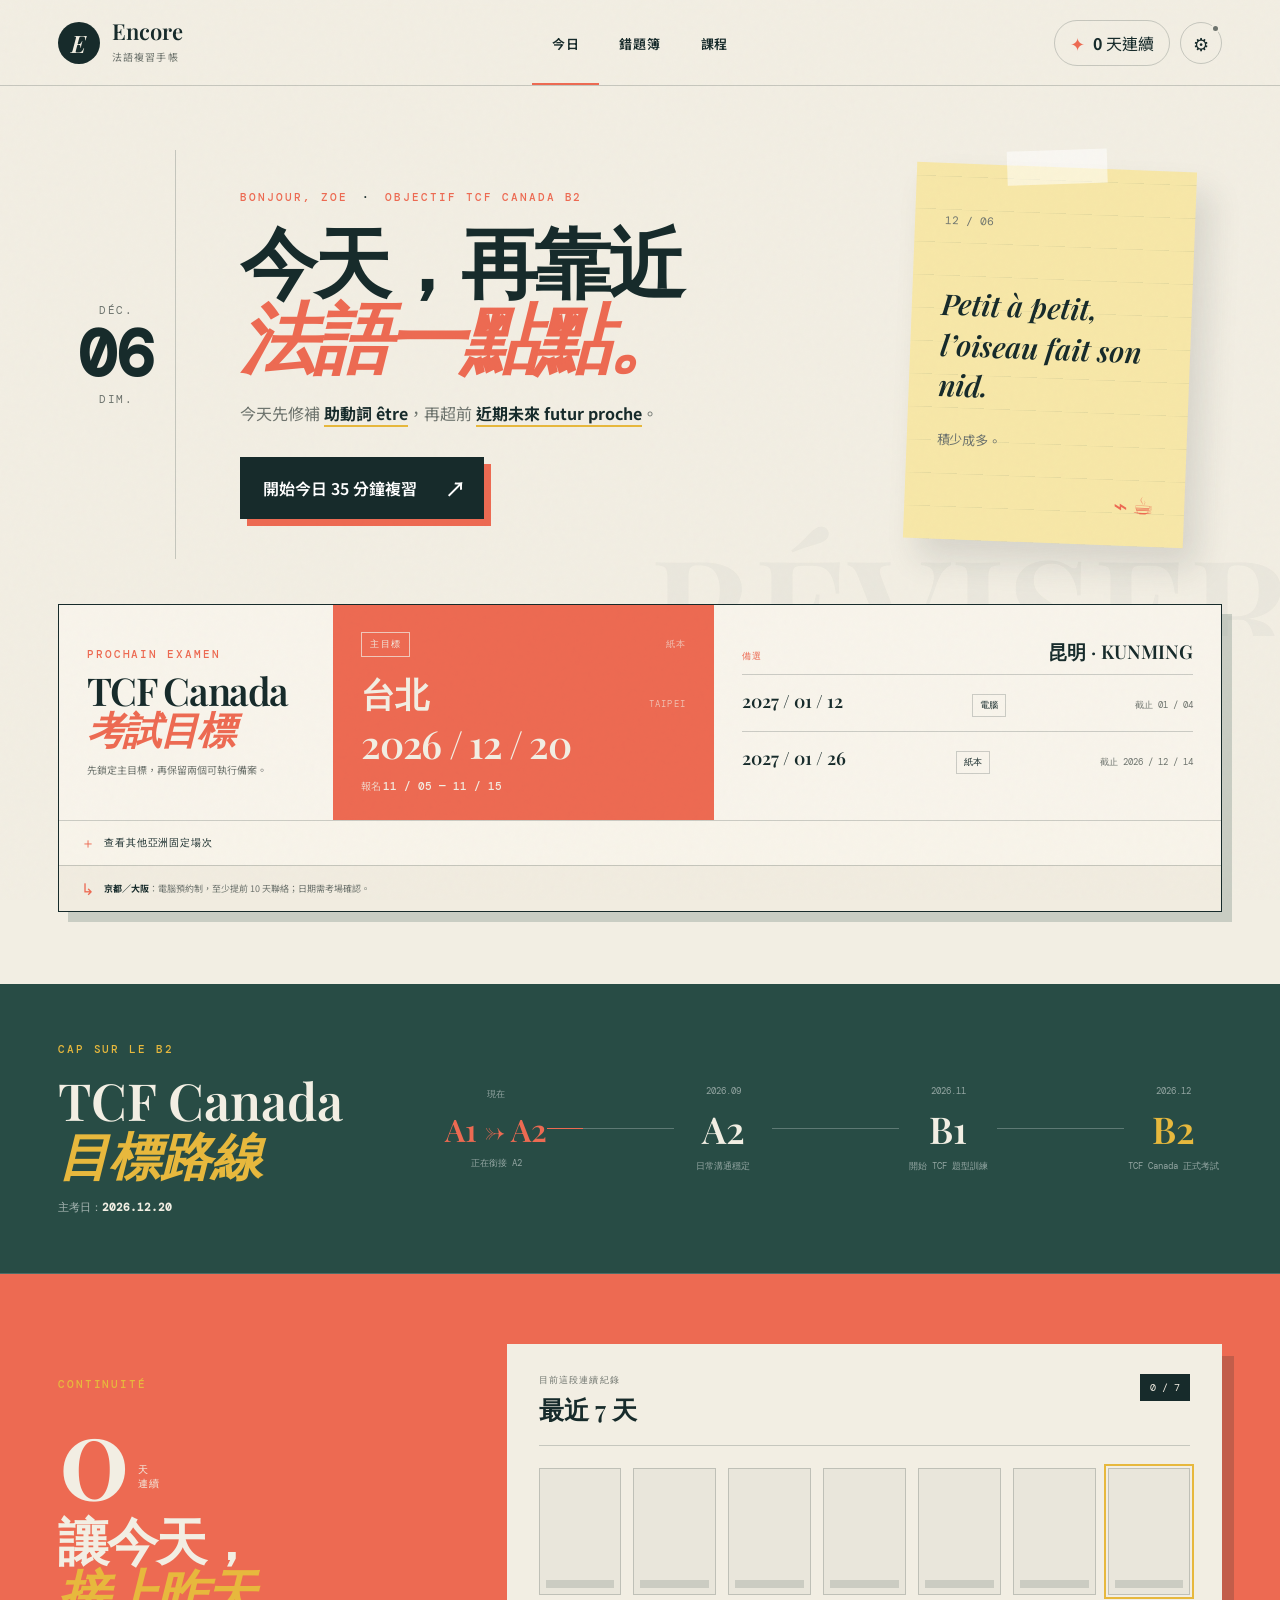
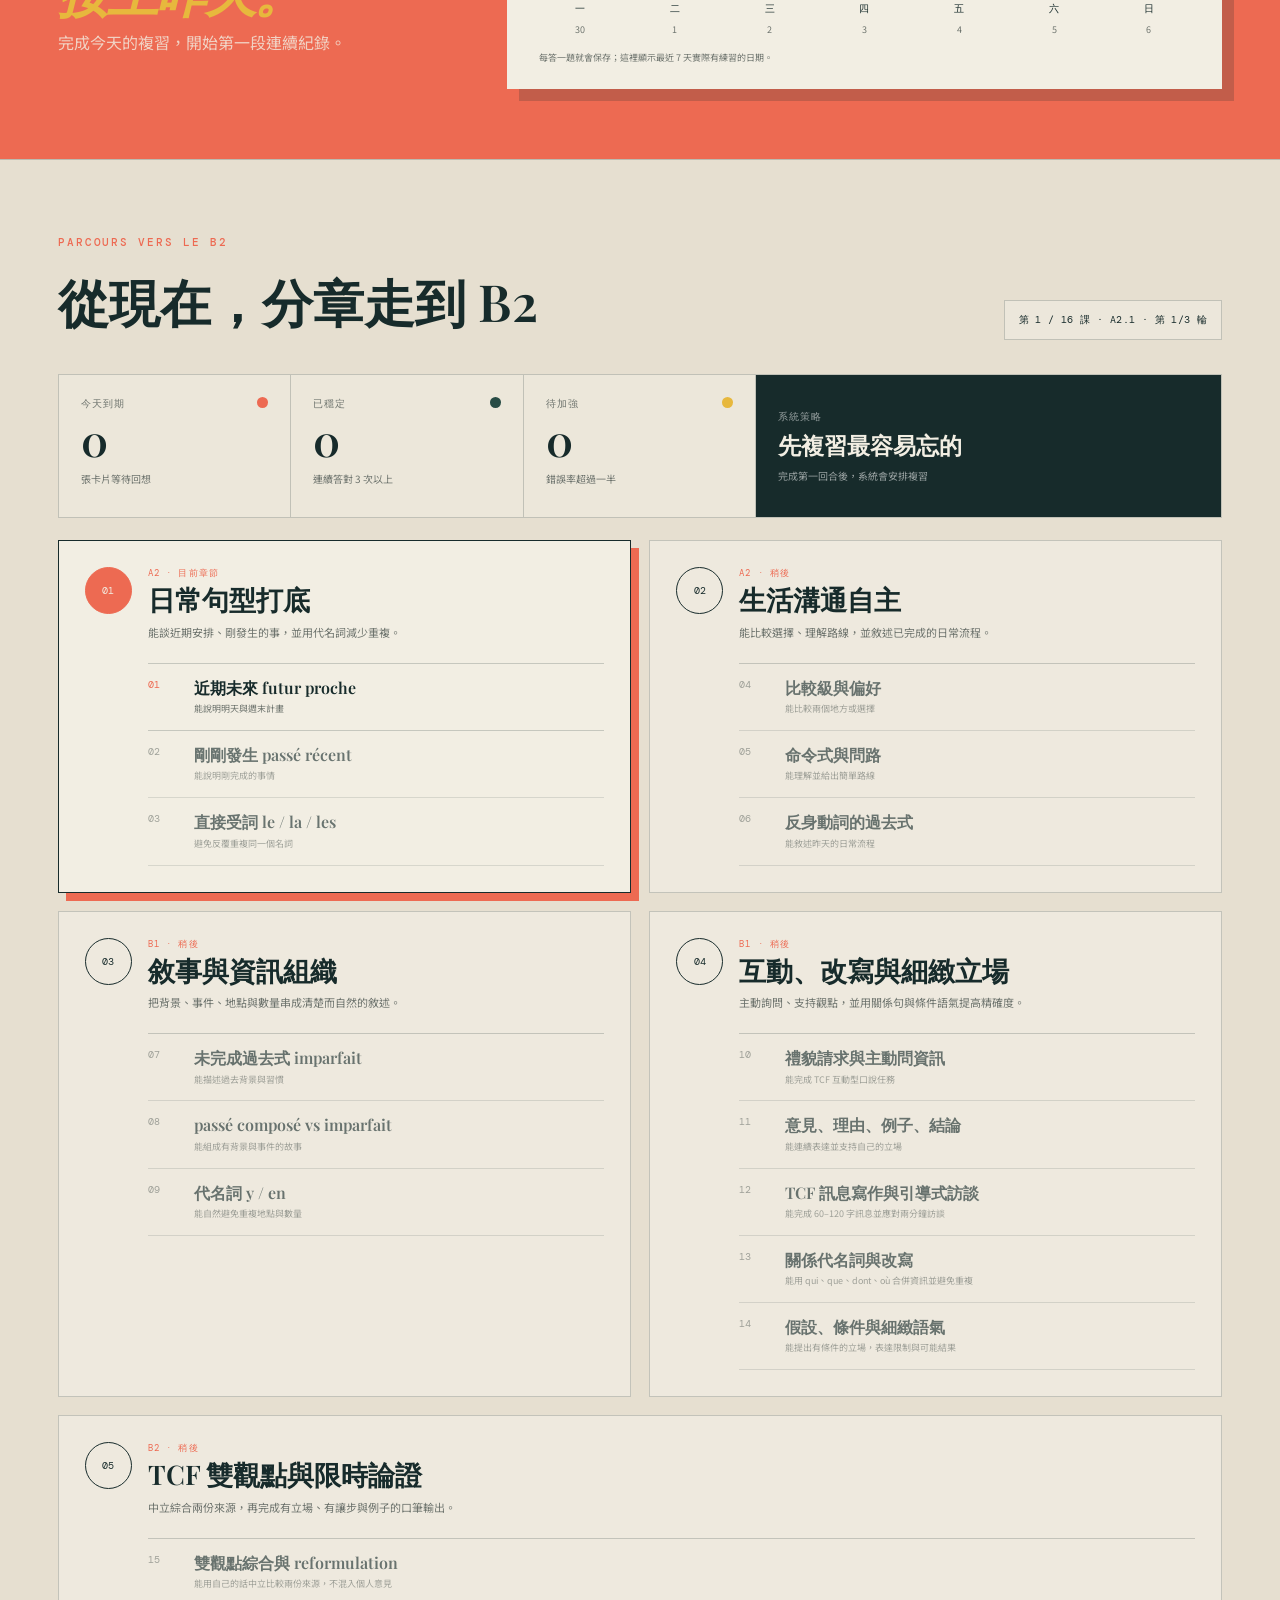
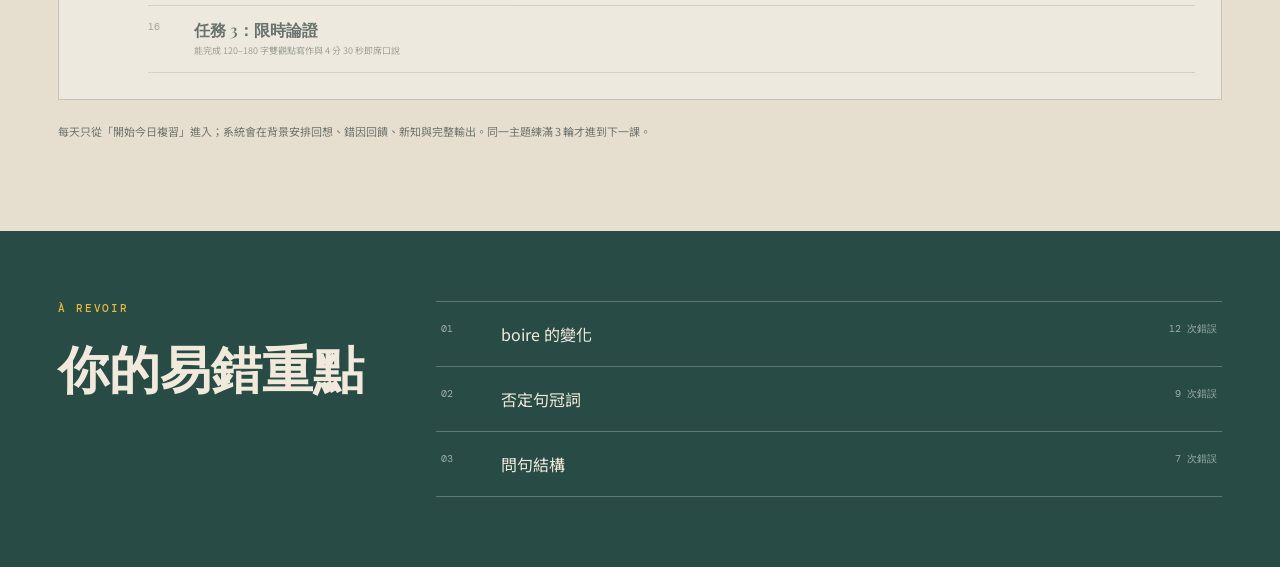
==== commit e4fdd1ac: "Deploy reliable review progress and TCF target" ====
--- a/index.html
+++ b/index.html
@@ -15,8 +15,8 @@
       href="https://fonts.googleapis.com/css2?family=DM+Mono:wght@400;500&family=Noto+Sans+TC:wght@400;500;600;700&family=Playfair+Display:ital,wght@0,600;1,600&display=swap"
       rel="stylesheet"
     />
-    <link rel="stylesheet" href="styles.css?v=20260724e" />
-    <script src="app.js?v=20260724e" defer></script>
+    <link rel="stylesheet" href="styles.css?v=20260724f" />
+    <script src="app.js?v=20260724f" defer></script>
   </head>
   <body>
     <div class="paper-noise" aria-hidden="true"></div>
@@ -85,11 +85,81 @@
           </aside>
         </div>
 
+        <section class="exam-target" aria-labelledby="examTargetTitle">
+          <header class="exam-target-heading">
+            <p class="eyebrow">PROCHAIN EXAMEN</p>
+            <h2 id="examTargetTitle">TCF Canada<br /><em>考試目標</em></h2>
+            <p>先鎖定主目標，再保留兩個可執行備案。</p>
+          </header>
+
+          <article class="exam-target-primary">
+            <div class="exam-target-label">
+              <span>主目標</span>
+              <small>紙本</small>
+            </div>
+            <div class="exam-target-place">
+              <h3>台北</h3>
+              <span>TAIPEI</span>
+            </div>
+            <time datetime="2026-12-20">2026 / 12 / 20</time>
+            <p>報名 <strong>11 / 05 — 11 / 15</strong></p>
+          </article>
+
+          <div class="exam-target-backups">
+            <div class="exam-target-backup-heading">
+              <span>備選</span>
+              <strong>昆明 · KUNMING</strong>
+            </div>
+            <div class="exam-target-backup-row">
+              <time datetime="2027-01-12">2027 / 01 / 12</time>
+              <span>電腦</span>
+              <small>截止 01 / 04</small>
+            </div>
+            <div class="exam-target-backup-row">
+              <time datetime="2027-01-26">2027 / 01 / 26</time>
+              <span>紙本</span>
+              <small>截止 2026 / 12 / 14</small>
+            </div>
+          </div>
+
+          <details class="exam-other-dates">
+            <summary>查看其他亞洲固定場次</summary>
+            <div class="exam-other-dates-grid">
+              <div>
+                <strong>印尼</strong>
+                <time datetime="2026-12-01">2026 / 12 / 01</time>
+              </div>
+              <div>
+                <strong>北京</strong>
+                <time datetime="2026-12-02">12 / 02–03</time>
+                <time datetime="2027-01-13">2027 / 01 / 13–14</time>
+              </div>
+              <div>
+                <strong>上海</strong>
+                <time datetime="2026-12-03">12 / 03</time>
+                <time datetime="2026-12-17">12 / 17</time>
+                <time datetime="2027-01-14">2027 / 01 / 14</time>
+              </div>
+              <div>
+                <strong>成都</strong>
+                <time datetime="2026-12-10">12 / 10</time>
+                <time datetime="2026-12-17">12 / 17</time>
+              </div>
+            </div>
+            <p>香港、馬來西亞、新加坡：目前無該期間公告。</p>
+          </details>
+
+          <footer class="exam-target-note">
+            <span aria-hidden="true">↳</span>
+            <p><strong>京都／大阪</strong>：電腦預約制，至少提前 10 天聯絡；日期需考場確認。</p>
+          </footer>
+        </section>
+
         <section class="goal-strip" aria-labelledby="goal-title">
           <div class="goal-copy">
             <p class="eyebrow light">CAP SUR LE B2</p>
             <h2 id="goal-title">TCF Canada<br /><em>目標路線</em></h2>
-            <p>目標日：<strong>2027.02.28</strong></p>
+            <p>主考日：<strong>2026.12.20</strong></p>
           </div>
           <div class="level-route" aria-label="TCF Canada B2 學習路線">
             <div class="level-node current">
@@ -111,9 +181,9 @@
             </div>
             <div class="route-line"></div>
             <div class="level-node target">
-              <span>2027.02</span>
+              <span>2026.12</span>
               <strong>B2</strong>
-              <small>完整限時模考</small>
+              <small>TCF Canada 正式考試</small>
             </div>
           </div>
         </section>
@@ -137,7 +207,7 @@
               <small id="streakWeekScore">0 / 7</small>
             </div>
             <div class="streak-chart" id="streakChart" aria-label="最近七天的目前連續紀錄"></div>
-            <p>只依目前的連續天數與最後學習日推算，不代表完整歷史活動。</p>
+            <p>每答一題就會保存；這裡顯示最近 7 天實際有練習的日期。</p>
           </div>
         </section>
 
--- a/styles.css
+++ b/styles.css
@@ -361,6 +361,258 @@
   text-align: right;
   color: var(--coral);
   font-size: 24px;
+}
+
+.exam-target {
+  position: relative;
+  z-index: 2;
+  display: grid;
+  grid-template-columns: minmax(180px, 0.65fr) minmax(250px, 0.9fr) minmax(320px, 1.2fr);
+  margin: -32px 4.5vw 72px;
+  border: 1px solid var(--ink);
+  background: #f8f4eb;
+  box-shadow: 10px 10px 0 rgba(40, 76, 69, 0.2);
+}
+
+.exam-target-heading,
+.exam-target-primary,
+.exam-target-backups {
+  min-width: 0;
+  padding: 27px 28px;
+}
+
+.exam-target-heading {
+  display: flex;
+  flex-direction: column;
+  justify-content: center;
+}
+
+.exam-target-heading .eyebrow {
+  margin-bottom: 11px;
+}
+
+.exam-target-heading h2 {
+  margin: 0;
+  font: 600 clamp(29px, 3vw, 43px)/0.98 var(--serif);
+  letter-spacing: -0.035em;
+}
+
+.exam-target-heading h2 em {
+  color: var(--coral);
+  font-weight: 600;
+}
+
+.exam-target-heading > p:last-child {
+  max-width: 250px;
+  margin: 15px 0 0;
+  color: var(--muted);
+  font-size: 10px;
+  line-height: 1.6;
+}
+
+.exam-target-primary {
+  color: var(--paper);
+  background: var(--coral);
+}
+
+.exam-target-label,
+.exam-target-place,
+.exam-target-backup-heading,
+.exam-target-backup-row {
+  display: flex;
+  justify-content: space-between;
+  align-items: baseline;
+  gap: 14px;
+}
+
+.exam-target-label span,
+.exam-target-label small,
+.exam-target-backup-heading span {
+  font: 9px var(--mono);
+  letter-spacing: 0.13em;
+}
+
+.exam-target-label span {
+  border: 1px solid rgba(242, 238, 227, 0.72);
+  padding: 5px 8px;
+}
+
+.exam-target-label small {
+  color: rgba(242, 238, 227, 0.68);
+}
+
+.exam-target-place {
+  margin-top: 19px;
+}
+
+.exam-target-place h3 {
+  margin: 0;
+  font: 600 34px/1 var(--serif);
+}
+
+.exam-target-place span {
+  color: rgba(242, 238, 227, 0.65);
+  font: 9px var(--mono);
+  letter-spacing: 0.13em;
+}
+
+.exam-target-primary time {
+  display: block;
+  margin-top: 14px;
+  font: 600 clamp(27px, 3vw, 41px)/1 var(--serif);
+  letter-spacing: -0.035em;
+  white-space: nowrap;
+}
+
+.exam-target-primary > p {
+  margin: 16px 0 0;
+  color: rgba(242, 238, 227, 0.74);
+  font-size: 10px;
+}
+
+.exam-target-primary > p strong {
+  color: var(--paper);
+  font: 500 11px var(--mono);
+}
+
+.exam-target-backups {
+  display: flex;
+  flex-direction: column;
+  justify-content: center;
+}
+
+.exam-target-backup-heading {
+  margin-bottom: 8px;
+}
+
+.exam-target-backup-heading span {
+  color: var(--coral);
+}
+
+.exam-target-backup-heading strong {
+  font: 600 19px var(--serif);
+}
+
+.exam-target-backup-row {
+  padding: 14px 0;
+  border-top: 1px solid var(--line);
+}
+
+.exam-target-backup-row time {
+  font: 600 18px var(--serif);
+  white-space: nowrap;
+}
+
+.exam-target-backup-row > span {
+  border: 1px solid var(--line);
+  padding: 4px 7px;
+  font: 9px var(--mono);
+  white-space: nowrap;
+}
+
+.exam-target-backup-row small {
+  color: var(--muted);
+  font: 9px var(--mono);
+  text-align: right;
+}
+
+.exam-other-dates {
+  grid-column: 1 / -1;
+  border-top: 1px solid var(--line);
+  background: rgba(248, 244, 235, 0.72);
+}
+
+.exam-other-dates summary {
+  min-height: 44px;
+  display: flex;
+  align-items: center;
+  gap: 9px;
+  padding: 11px 22px;
+  cursor: pointer;
+  color: var(--ink);
+  font: 500 10px var(--mono);
+  letter-spacing: 0.08em;
+}
+
+.exam-other-dates summary::before {
+  content: "＋";
+  color: var(--coral);
+  font-size: 14px;
+}
+
+.exam-other-dates[open] summary::before {
+  content: "−";
+}
+
+.exam-other-dates summary::marker {
+  content: "";
+}
+
+.exam-other-dates-grid {
+  display: grid;
+  grid-template-columns: repeat(4, minmax(0, 1fr));
+  border-top: 1px solid var(--line);
+}
+
+.exam-other-dates-grid > div {
+  min-width: 0;
+  padding: 15px 22px;
+  border-right: 1px solid var(--line);
+}
+
+.exam-other-dates-grid > div:last-child {
+  border-right: 0;
+}
+
+.exam-other-dates-grid strong,
+.exam-other-dates-grid time {
+  display: block;
+}
+
+.exam-other-dates-grid strong {
+  margin-bottom: 8px;
+  font: 600 17px var(--serif);
+}
+
+.exam-other-dates-grid time {
+  margin-top: 4px;
+  color: var(--muted);
+  font: 9px/1.5 var(--mono);
+}
+
+.exam-other-dates > p {
+  margin: 0;
+  border-top: 1px solid var(--line);
+  padding: 10px 22px;
+  color: var(--muted);
+  font-size: 9px;
+  line-height: 1.6;
+}
+
+.exam-target-note {
+  grid-column: 1 / -1;
+  display: flex;
+  align-items: center;
+  gap: 10px;
+  border-top: 1px solid var(--line);
+  padding: 12px 22px;
+  color: var(--muted);
+  background: rgba(231, 224, 208, 0.42);
+}
+
+.exam-target-note > span {
+  color: var(--coral);
+  font: 16px var(--serif);
+}
+
+.exam-target-note p {
+  margin: 0;
+  font-size: 9px;
+  line-height: 1.6;
+}
+
+.exam-target-note strong {
+  color: var(--ink);
 }
 
 .daily-plan {
@@ -2406,6 +2658,14 @@
     gap: 30px;
   }
   .today-note { display: none; }
+  .exam-target {
+    grid-template-columns: repeat(2, minmax(0, 1fr));
+    margin-top: -24px;
+  }
+  .exam-target-heading { grid-column: 1 / -1; }
+  .exam-other-dates-grid { grid-template-columns: repeat(2, minmax(0, 1fr)); }
+  .exam-other-dates-grid > div:nth-child(2) { border-right: 0; }
+  .exam-other-dates-grid > div:nth-child(-n + 2) { border-bottom: 1px solid var(--line); }
   .daily-prescription { grid-template-columns: 1fr 1fr; }
   .daily-prescription > div:nth-child(2) { border-right: 0; }
   .daily-prescription > div:nth-child(-n + 2) { border-bottom: 1px solid rgba(242, 238, 227, 0.22); }
@@ -2476,6 +2736,47 @@
     font-size: 51px;
   }
   .hero-intro { font-size: 14px; }
+  .exam-target {
+    grid-template-columns: 1fr;
+    margin: -22px 18px 55px;
+    box-shadow: 7px 7px 0 rgba(40, 76, 69, 0.2);
+  }
+  .exam-target-heading,
+  .exam-target-primary,
+  .exam-target-backups {
+    grid-column: 1;
+    padding: 19px 18px;
+  }
+  .exam-target-heading > p:last-child { display: none; }
+  .exam-target-heading h2 { font-size: 32px; }
+  .exam-target-primary,
+  .exam-target-backups {
+    border-top: 1px solid var(--ink);
+  }
+  .exam-target-note { padding: 12px 17px; }
+  .exam-other-dates summary,
+  .exam-other-dates > p { padding-right: 17px; padding-left: 17px; }
+  .exam-other-dates-grid { grid-template-columns: 1fr; }
+  .exam-other-dates-grid > div {
+    border-right: 0;
+    border-bottom: 1px solid var(--line);
+    padding-right: 17px;
+    padding-left: 17px;
+  }
+  .exam-other-dates-grid > div:last-child { border-bottom: 0; }
+  .exam-target-place { margin-top: 14px; }
+  .exam-target-primary time { margin-top: 10px; font-size: 32px; }
+  .exam-target-primary > p { margin-top: 12px; }
+  .exam-target-backup-row { padding: 11px 0; }
+  .exam-target-backup-row {
+    display: grid;
+    grid-template-columns: minmax(0, 1fr) auto;
+    gap: 6px 12px;
+  }
+  .exam-target-backup-row small {
+    grid-column: 1 / -1;
+    text-align: left;
+  }
   .daily-plan { padding: 55px 18px 65px; }
   .goal-strip { padding: 50px 22px; }
   .streak-section { padding: 55px 22px 65px; }
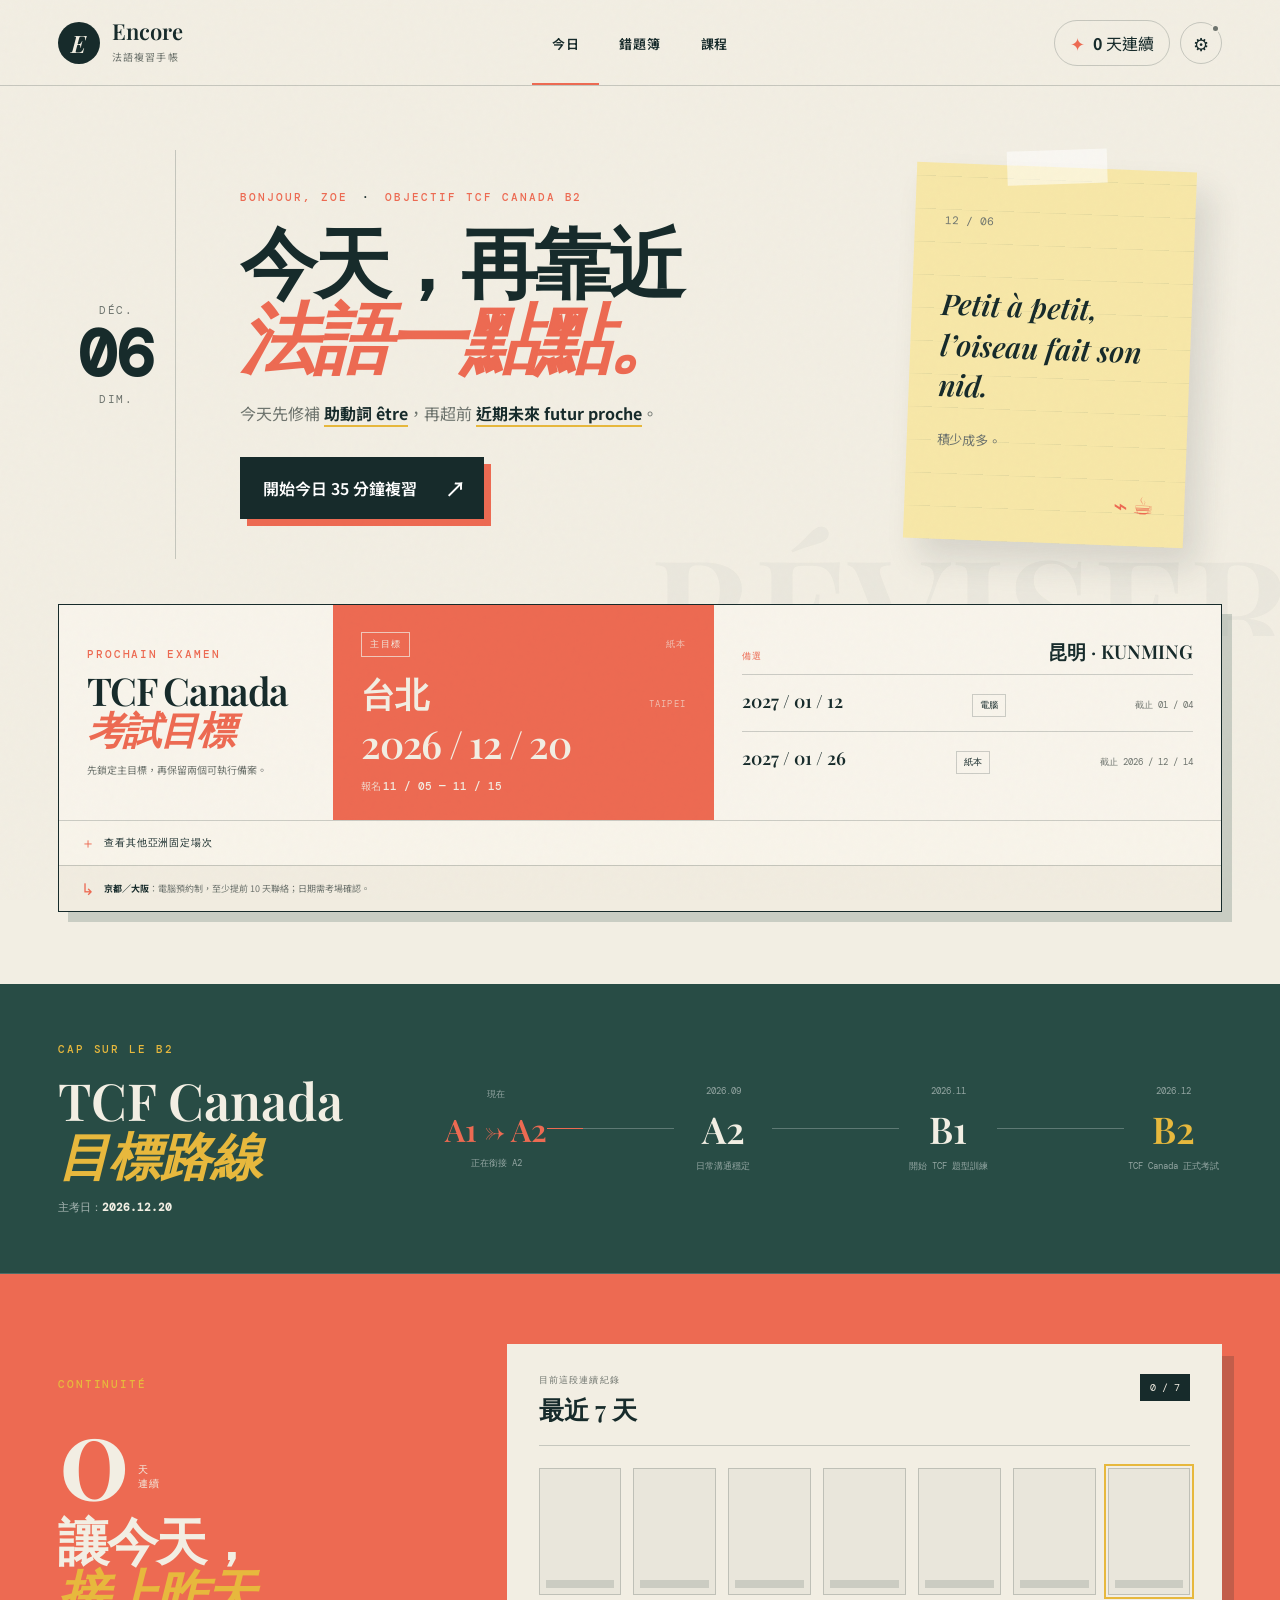
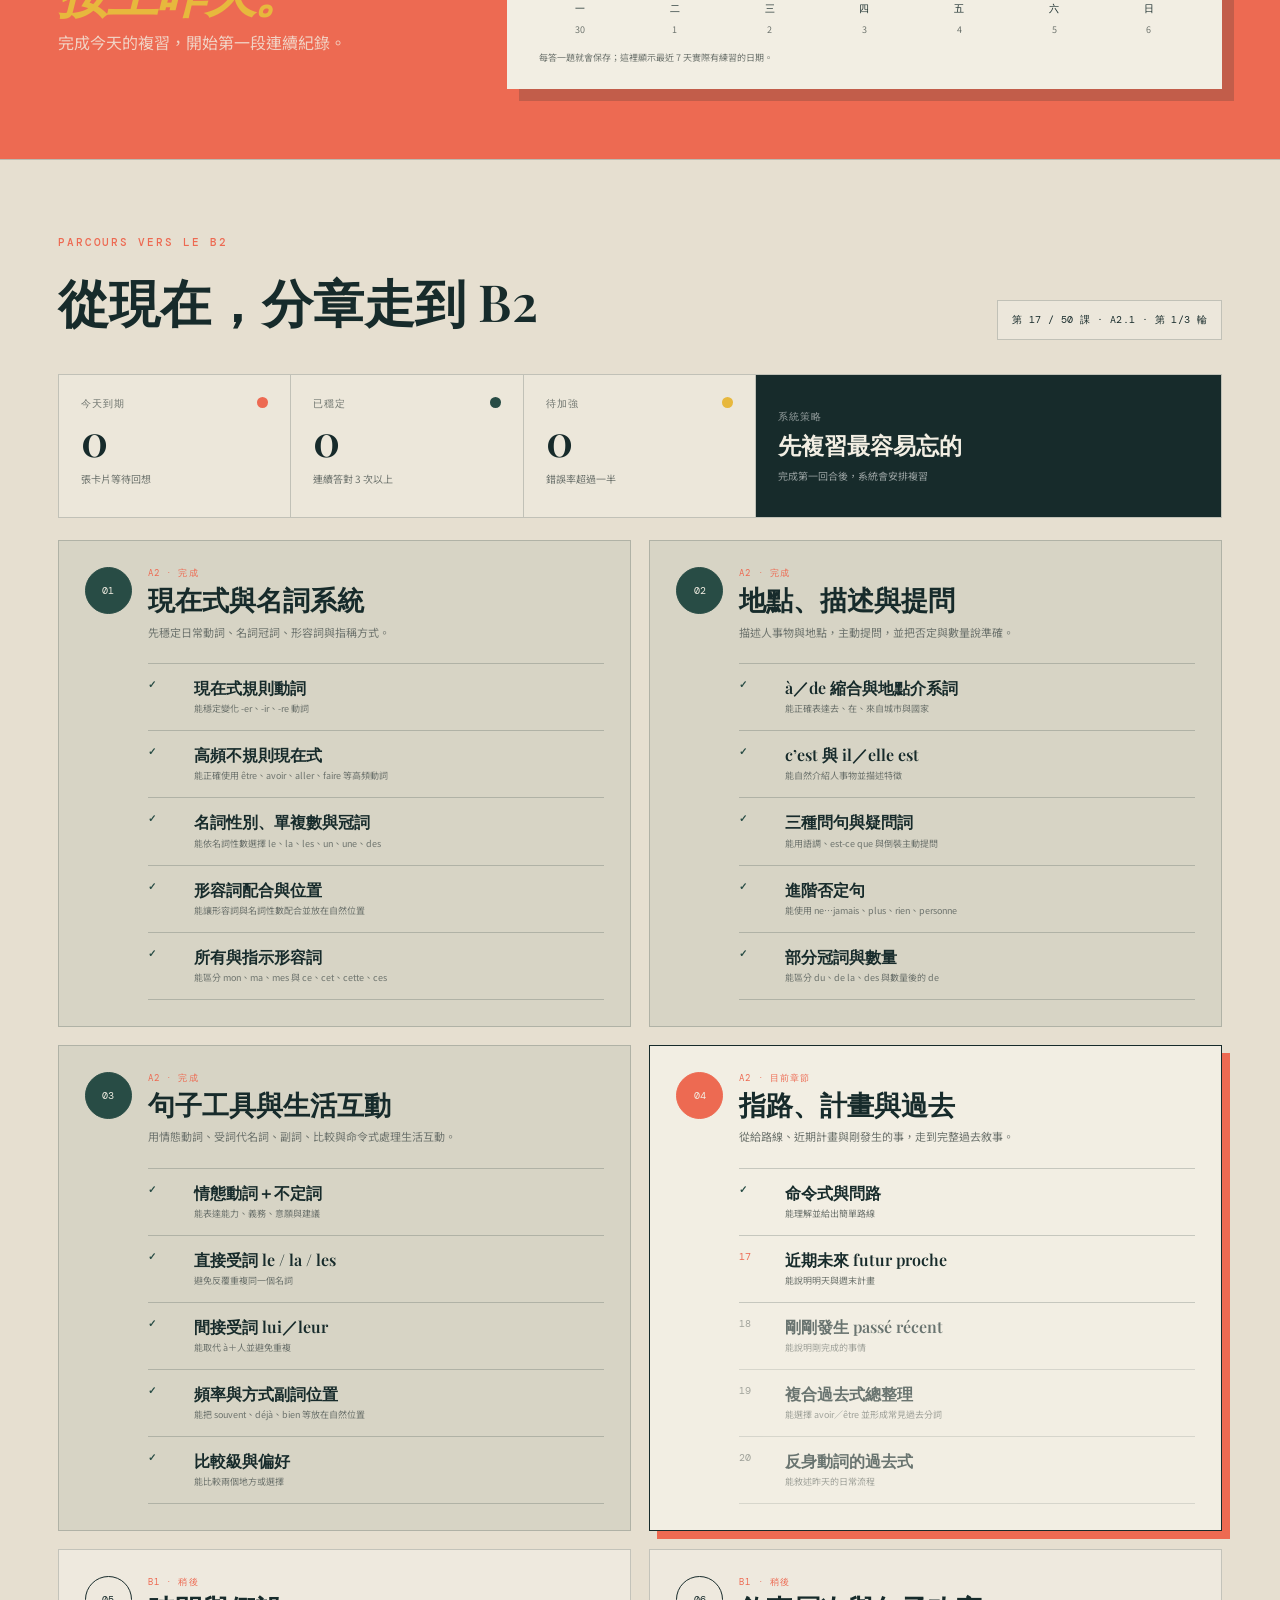
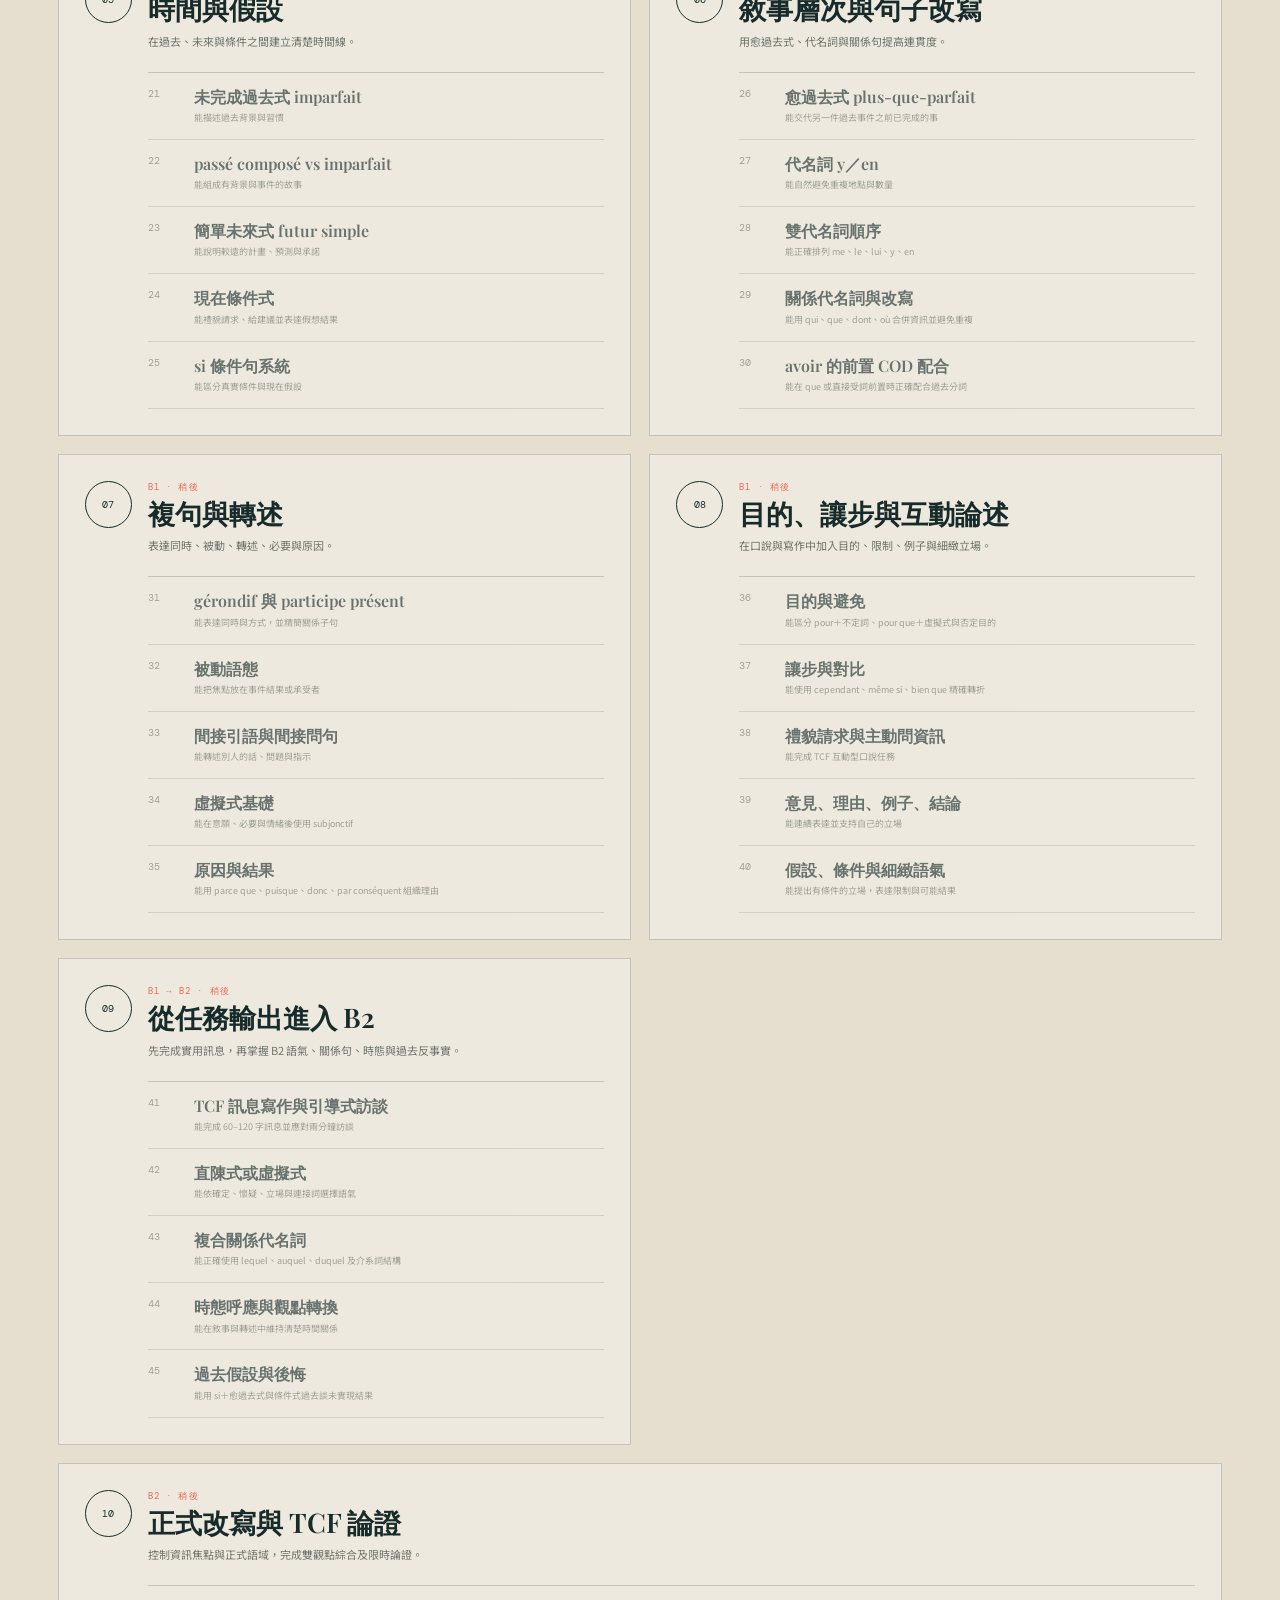
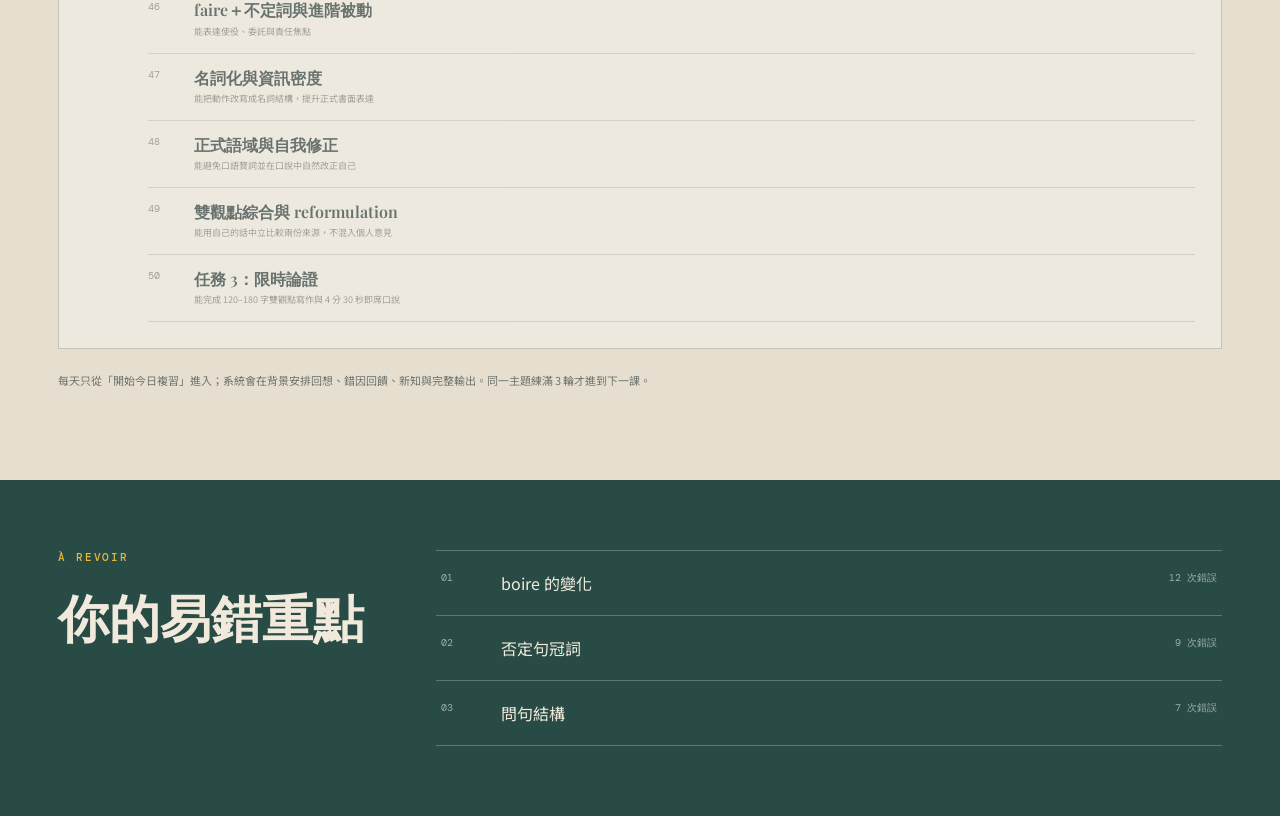
==== commit f586fc02: "Deploy 50-lesson A2 to B2 curriculum" ====
--- a/index.html
+++ b/index.html
@@ -15,8 +15,8 @@
       href="https://fonts.googleapis.com/css2?family=DM+Mono:wght@400;500&family=Noto+Sans+TC:wght@400;500;600;700&family=Playfair+Display:ital,wght@0,600;1,600&display=swap"
       rel="stylesheet"
     />
-    <link rel="stylesheet" href="styles.css?v=20260724f" />
-    <script src="app.js?v=20260724f" defer></script>
+    <link rel="stylesheet" href="styles.css?v=20260724g" />
+    <script src="app.js?v=20260724g" defer></script>
   </head>
   <body>
     <div class="paper-noise" aria-hidden="true"></div>
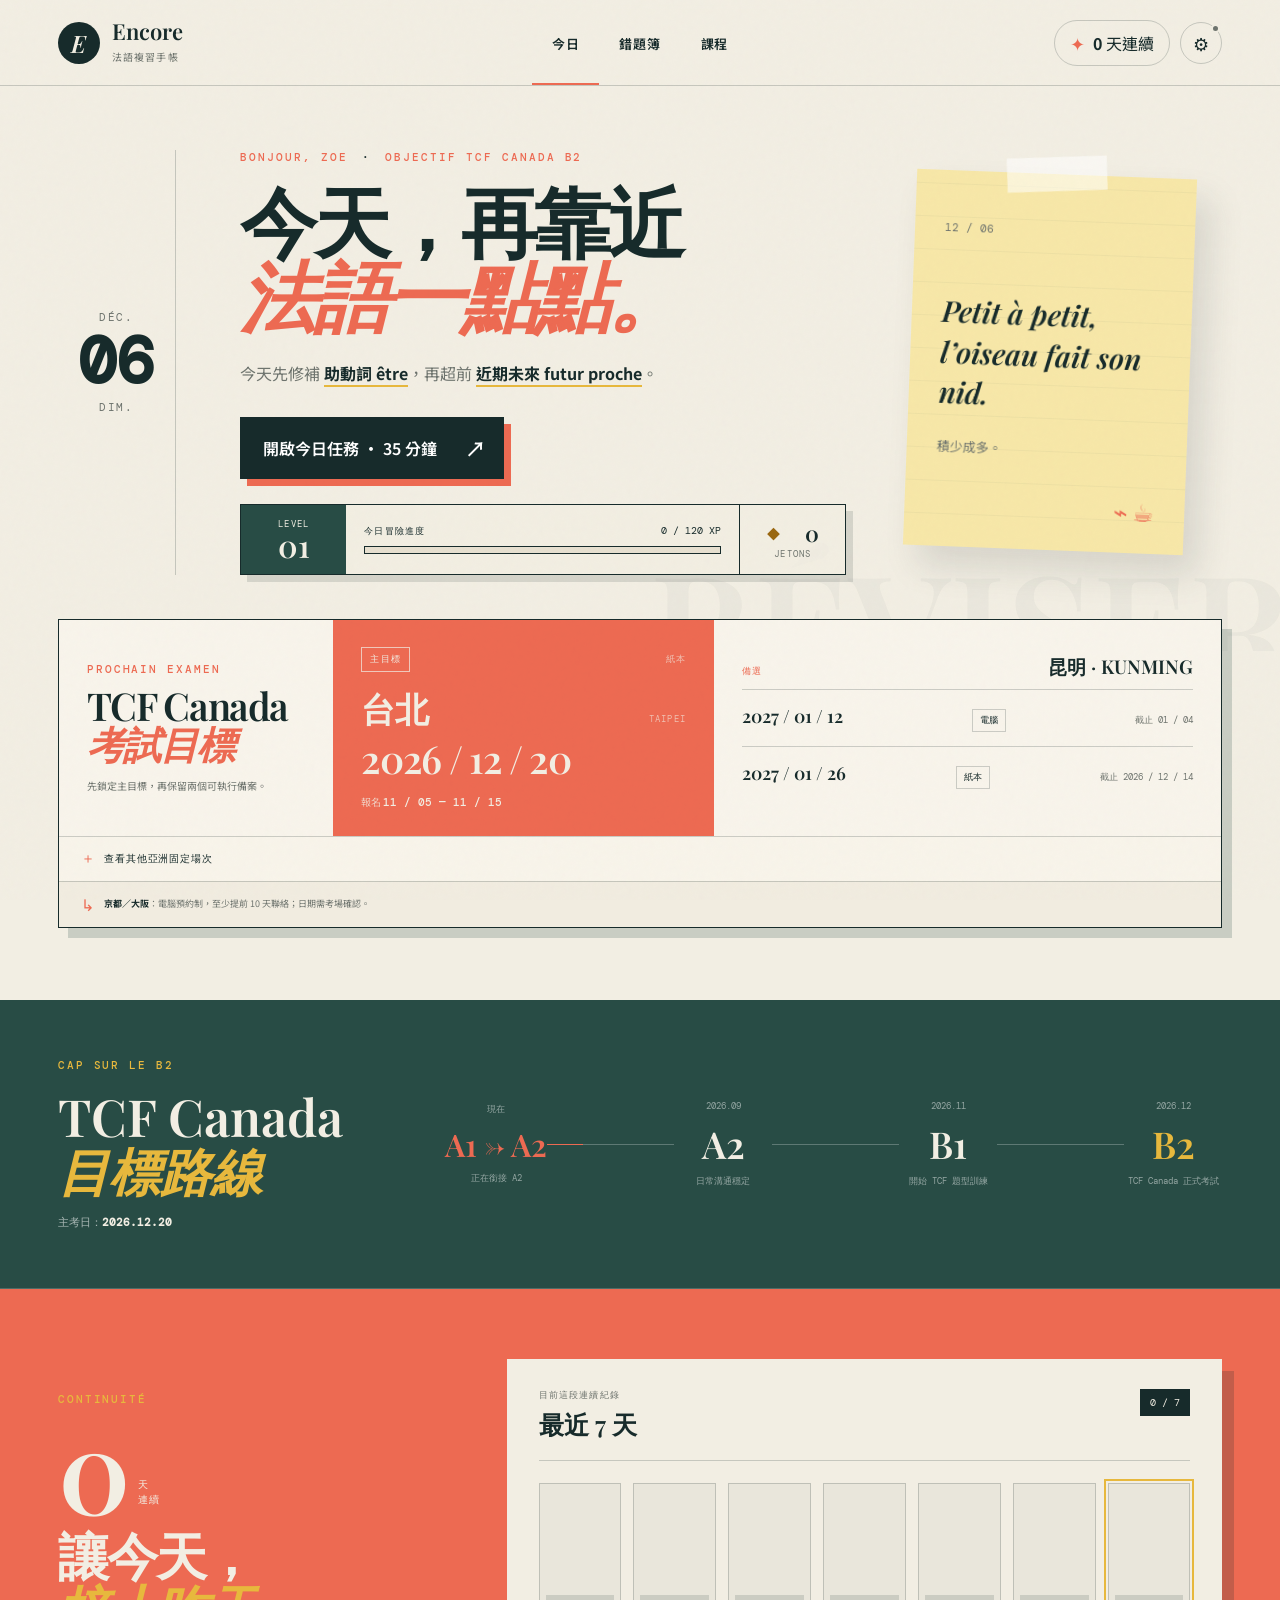
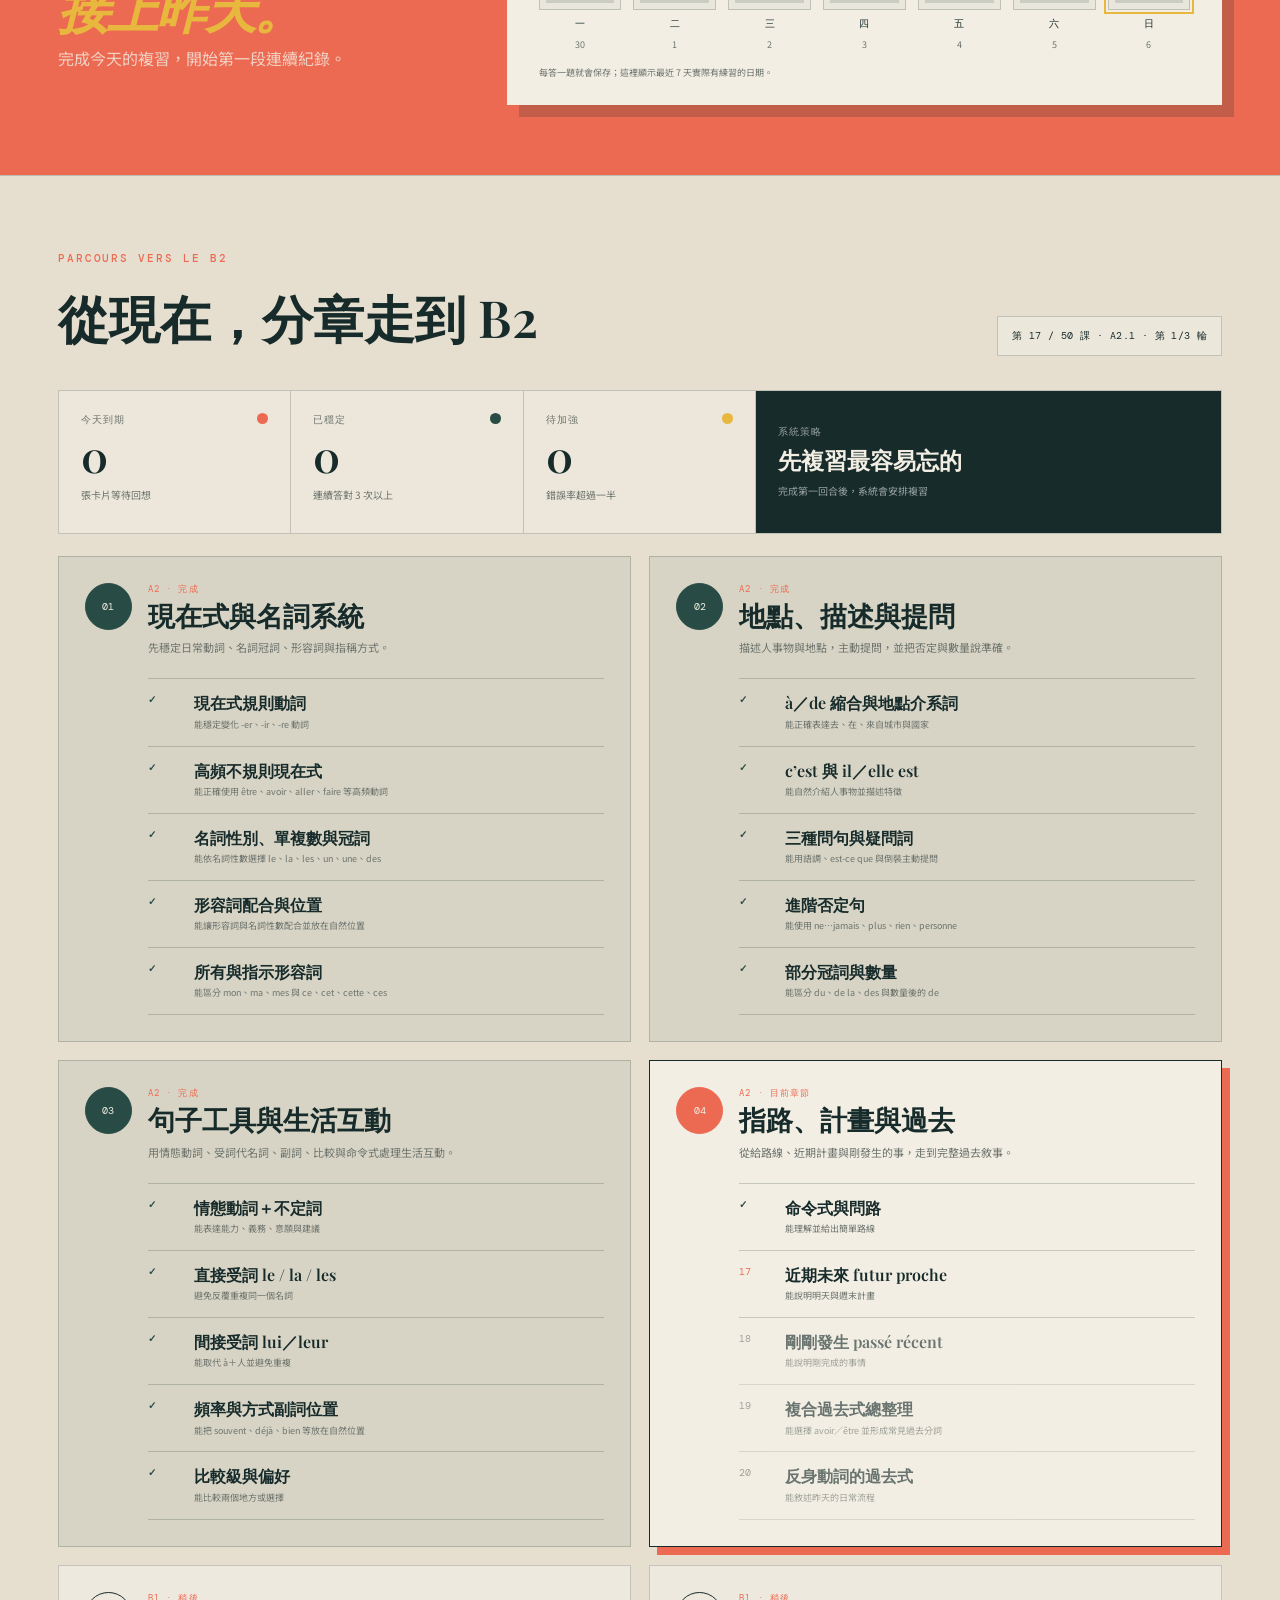
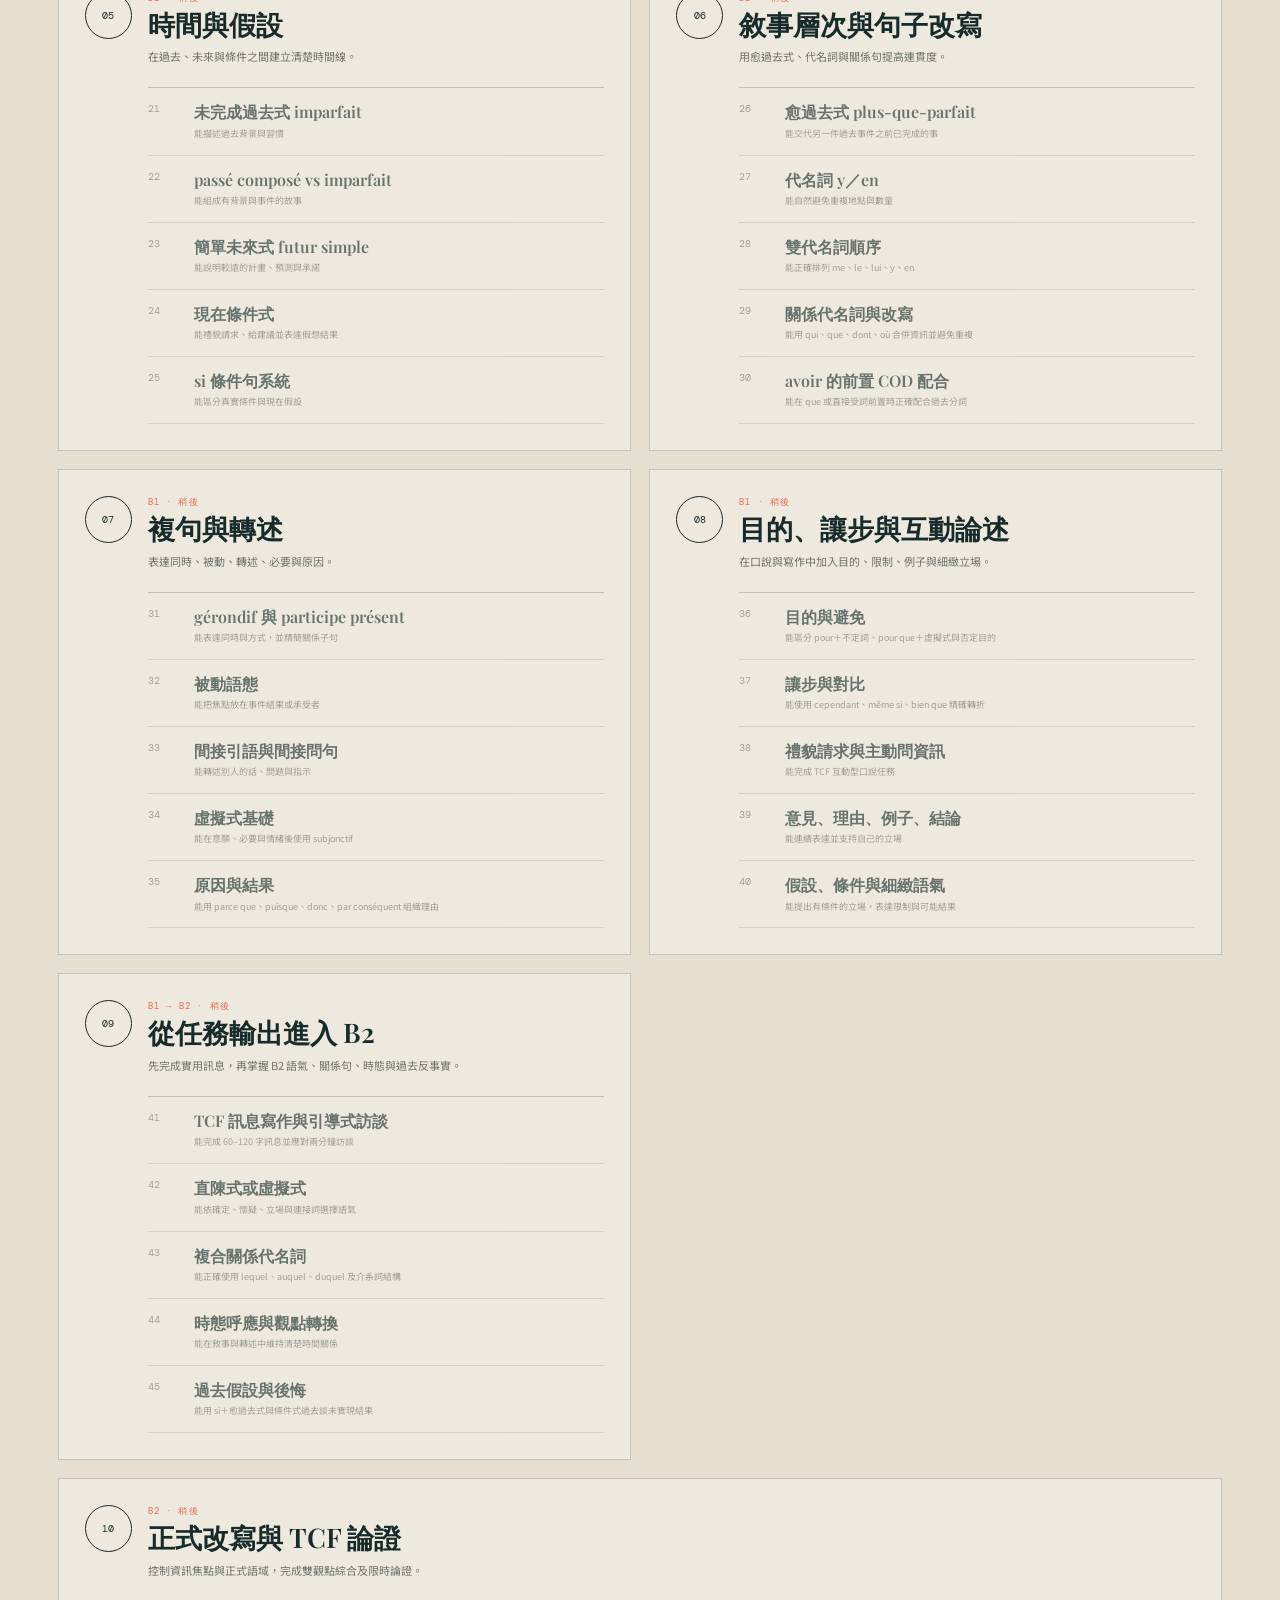
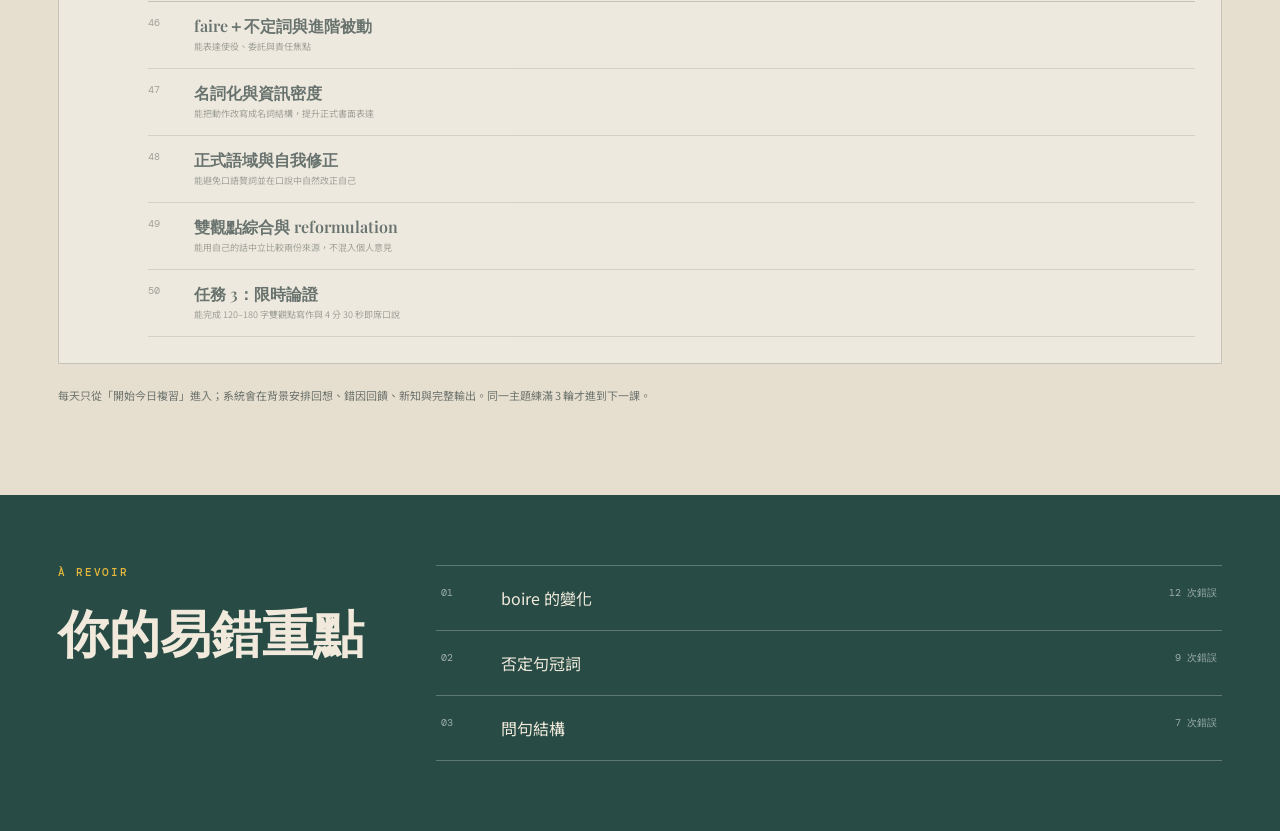
==== commit 6a94d415: "Deploy daily mission games" ====
--- a/index.html
+++ b/index.html
@@ -15,8 +15,8 @@
       href="https://fonts.googleapis.com/css2?family=DM+Mono:wght@400;500&family=Noto+Sans+TC:wght@400;500;600;700&family=Playfair+Display:ital,wght@0,600;1,600&display=swap"
       rel="stylesheet"
     />
-    <link rel="stylesheet" href="styles.css?v=20260724g" />
-    <script src="app.js?v=20260724g" defer></script>
+    <link rel="stylesheet" href="styles.css?v=20260725a" />
+    <script src="app.js?v=20260725a" defer></script>
   </head>
   <body>
     <div class="paper-noise" aria-hidden="true"></div>
@@ -71,9 +71,30 @@
               正在依照你的程度、到期錯題與 TCF 目標安排今天的內容。
             </p>
             <button class="primary-button" id="startReview">
-              <span id="startReviewLabel">開始今日 35 分鐘複習</span>
+              <span id="startReviewLabel">開啟今日任務</span>
               <span class="button-arrow">↗</span>
             </button>
+
+            <div class="player-hud" aria-label="學習角色進度">
+              <div class="player-level-chip">
+                <span>LEVEL</span>
+                <strong id="playerLevel">01</strong>
+              </div>
+              <div class="player-xp-meter">
+                <div>
+                  <span>今日冒險進度</span>
+                  <strong id="playerXp">0 / 120 XP</strong>
+                </div>
+                <div class="player-xp-track" aria-hidden="true">
+                  <i id="playerXpBar"></i>
+                </div>
+              </div>
+              <div class="player-coin-chip">
+                <span aria-hidden="true">◆</span>
+                <strong id="playerCoins">0</strong>
+                <small>JETONS</small>
+              </div>
+            </div>
           </div>
 
           <aside class="today-note">
@@ -273,18 +294,141 @@
 
       </section>
 
+      <section
+        class="view mission-command-center"
+        id="mission-view"
+        aria-label="今日任務控制台"
+      >
+        <div class="mission-shell">
+          <header class="mission-header">
+            <div>
+              <p class="eyebrow light">MISSION DU JOUR · TCF B2</p>
+              <h1>今天的法語，<br /><em>一關一關拿下。</em></h1>
+            </div>
+            <button class="ghost-button" id="exitMission" type="button">回到首頁 ×</button>
+          </header>
+
+          <div class="mission-briefing">
+            <article class="mission-core-card">
+              <div class="mission-card-index">00</div>
+              <div>
+                <span class="mission-card-kicker">CORE ROUTE · 35 MIN</span>
+                <h2>主線複習</h2>
+                <p id="missionCoreDescription">
+                  到期回想、弱點修補、新章節與 TCF 完整輸出，完成後才推進 B2 路線。
+                </p>
+              </div>
+              <div class="mission-core-progress">
+                <strong id="missionCoreProgress">0 / 4</strong>
+                <span>今日主線</span>
+              </div>
+              <button class="mission-primary-action" id="missionCoreStart" type="button">
+                <span id="missionCoreLabel">開始主線</span>
+                <b aria-hidden="true">↗</b>
+              </button>
+            </article>
+
+            <aside class="mission-reward-card" aria-label="今日遊戲獎勵">
+              <span>DAILY PASSPORT</span>
+              <strong id="dailyGameProgress">0 / 4</strong>
+              <p>完成四種訓練，取得今日四枚護照章。</p>
+              <div class="passport-stamps" id="passportStamps" aria-label="今日遊戲完成狀態"></div>
+            </aside>
+          </div>
+
+          <div class="mission-game-grid" aria-label="今日小遊戲">
+            <article class="mission-game-card matching-card" data-game-card="matching">
+              <span class="mission-game-number">01</span>
+              <div class="mission-game-symbol" aria-hidden="true">A ↔ B</div>
+              <p>RECALL · 4 PAIRS</p>
+              <h2>連連看</h2>
+              <span>把法文和中文配成四組，內容來自今天到期與弱點題。</span>
+              <button id="matchingGameStart" type="button">開始配對 <b>↗</b></button>
+            </article>
+
+            <article class="mission-game-card puzzle-card" data-game-card="sentence-puzzle">
+              <span class="mission-game-number">02</span>
+              <div class="mission-game-symbol" aria-hidden="true">MOTS</div>
+              <p>SYNTAXE · ORDER</p>
+              <h2>句子拼圖</h2>
+              <span>把詞塊排回正確順序，建立法語語序的肌肉記憶。</span>
+              <button id="sentencePuzzleStart" type="button">開始拼句 <b>↗</b></button>
+            </article>
+
+            <article class="mission-game-card listening-card" data-game-card="listening-choice">
+              <span class="mission-game-number">03</span>
+              <div class="mission-game-symbol" aria-hidden="true">)))</div>
+              <p>ÉCOUTE · 3 CHOIX</p>
+              <h2>聽音選句</h2>
+              <span>只聽法文，從三個意思中找出唯一正確答案，可不限次重播。</span>
+              <button id="listeningGameStart" type="button">開始聽力 <b>↗</b></button>
+            </article>
+
+            <article class="mission-game-card hunter-card" data-game-card="error-hunter">
+              <span class="mission-game-number">04</span>
+              <div class="mission-game-symbol" aria-hidden="true">ŒIL</div>
+              <p>GRAMMAIRE · ONE ERROR</p>
+              <h2>錯誤獵人</h2>
+              <span>每句只有一個人工校對過的錯誤，點出它並看正確形式。</span>
+              <button id="errorHunterStart" type="button">開始找錯 <b>↗</b></button>
+            </article>
+          </div>
+
+          <article class="boss-checkpoint" id="bossCheckpoint">
+            <div class="boss-scanline" aria-hidden="true"></div>
+            <div>
+              <span class="boss-label">BOSS CHECKPOINT</span>
+              <strong id="bossCountdown">再完成 5 課解鎖</strong>
+            </div>
+            <p id="bossDescription">每五課一次綜合挑戰；失敗不倒退，只重練弱點。</p>
+            <button id="bossChallengeStart" type="button" disabled>
+              進入 BOSS <span aria-hidden="true">⚔</span>
+            </button>
+          </article>
+
+          <section class="mini-game-stage" id="miniGameStage" hidden tabindex="-1">
+            <header class="mini-game-header">
+              <div>
+                <p id="miniGameKicker">MISSION 01 · RECALL</p>
+                <h2 id="miniGameTitle">連連看</h2>
+              </div>
+              <div class="mini-game-score">
+                <span>SCORE</span>
+                <strong id="miniGameScore">100</strong>
+              </div>
+            </header>
+            <p class="mini-game-instructions" id="miniGameInstructions">
+              先選一張題目，再選它對應的答案。
+            </p>
+            <div class="mini-game-board" id="miniGameBoard"></div>
+            <div class="mini-game-toolbar">
+              <button id="miniGameAudio" type="button" hidden>♪ 重播法文</button>
+              <button id="miniGameReset" type="button">重新開始</button>
+              <button id="miniGameClose" type="button">收起遊戲</button>
+            </div>
+            <p id="miniGameStatus" role="status" aria-live="polite">
+              選一個遊戲開始今天的額外訓練。
+            </p>
+            <div class="reward-burst" id="rewardBurst" hidden aria-hidden="true">
+              <span>MISSION CLEAR</span>
+              <strong id="rewardBurstValue">+24 XP</strong>
+            </div>
+          </section>
+        </div>
+      </section>
+
       <section class="view review-layout" id="review-view">
         <div class="review-header">
           <div>
-            <p class="eyebrow">RÉVISION ACTIVE</p>
-            <h1>先想，再揭曉。</h1>
+            <p class="eyebrow" id="reviewEyebrow">RÉVISION ACTIVE</p>
+            <h1 id="reviewHeading">先想，再揭曉。</h1>
           </div>
           <button class="ghost-button" id="exitReview">結束複習 ×</button>
         </div>
 
         <div class="review-workspace">
           <aside class="session-rail">
-            <span class="session-label">本回合</span>
+            <span class="session-label" id="sessionLabel">本回合</span>
             <strong><span id="questionNumber">1</span><small>/ <span id="sessionTotal">5</span></small></strong>
             <div class="session-dots" id="sessionDots"></div>
             <p>不急著答。先大聲說出完整句，再查看答案。</p>
--- a/styles.css
+++ b/styles.css
@@ -788,6 +788,1021 @@
   line-height: 1.6;
 }
 
+.player-hud {
+  width: min(720px, 100%);
+  display: grid;
+  grid-template-columns: auto minmax(180px, 1fr) auto;
+  align-items: stretch;
+  gap: 0;
+  margin-top: 25px;
+  border: 1px solid var(--ink);
+  background: rgba(242, 238, 227, 0.76);
+  box-shadow: 7px 7px 0 rgba(23, 43, 43, 0.13);
+  backdrop-filter: blur(8px);
+}
+
+.player-level-chip,
+.player-coin-chip {
+  min-width: 105px;
+  display: grid;
+  place-items: center;
+  align-content: center;
+  padding: 13px 17px;
+}
+
+.player-level-chip {
+  color: var(--paper);
+  background: var(--green);
+}
+
+.player-level-chip span,
+.player-coin-chip small,
+.player-xp-meter span {
+  font: 9px var(--mono);
+  letter-spacing: 0.14em;
+}
+
+.player-level-chip strong {
+  font: 600 31px/1 var(--serif);
+}
+
+.player-xp-meter {
+  display: grid;
+  align-content: center;
+  gap: 8px;
+  border-right: 1px solid var(--ink);
+  padding: 12px 18px;
+}
+
+.player-xp-meter > div:first-child {
+  display: flex;
+  justify-content: space-between;
+  align-items: baseline;
+  gap: 15px;
+}
+
+.player-xp-meter strong {
+  font: 10px var(--mono);
+}
+
+.player-xp-track {
+  height: 8px;
+  overflow: hidden;
+  border: 1px solid var(--ink);
+  background: var(--paper-deep);
+}
+
+.player-xp-track i {
+  width: 0;
+  height: 100%;
+  display: block;
+  background: linear-gradient(90deg, var(--coral), var(--yellow));
+  transition: width 600ms cubic-bezier(.2,.8,.2,1);
+}
+
+.player-coin-chip {
+  grid-template-columns: auto auto;
+  gap: 0 7px;
+}
+
+.player-coin-chip > span {
+  color: #9a6710;
+  font-size: 13px;
+}
+
+.player-coin-chip strong {
+  font: 600 22px var(--serif);
+}
+
+.player-coin-chip small {
+  grid-column: 1 / -1;
+  color: var(--muted);
+}
+
+.mission-command-center {
+  min-height: calc(100vh - 86px);
+  overflow: hidden;
+  color: var(--paper);
+  background:
+    radial-gradient(circle at 8% 6%, rgba(237, 106, 82, 0.2), transparent 28%),
+    radial-gradient(circle at 95% 30%, rgba(231, 184, 61, 0.13), transparent 24%),
+    var(--green);
+}
+
+.mission-command-center::before {
+  content: "";
+  position: fixed;
+  inset: 86px 0 0;
+  pointer-events: none;
+  opacity: 0.13;
+  background-image:
+    linear-gradient(rgba(255, 255, 255, 0.13) 1px, transparent 1px),
+    linear-gradient(90deg, rgba(255, 255, 255, 0.13) 1px, transparent 1px);
+  background-size: 52px 52px;
+  mask-image: linear-gradient(to bottom, black, transparent 78%);
+}
+
+.mission-shell {
+  position: relative;
+  z-index: 1;
+  width: min(1320px, calc(100% - 9vw));
+  margin: 0 auto;
+  padding: 56px 0 100px;
+}
+
+.mission-header {
+  display: flex;
+  justify-content: space-between;
+  align-items: flex-start;
+  gap: 35px;
+  padding-bottom: 38px;
+  border-bottom: 1px solid rgba(242, 238, 227, 0.25);
+}
+
+.mission-header h1 {
+  max-width: 850px;
+  margin: 10px 0 0;
+  color: var(--paper);
+  font-size: clamp(48px, 6.3vw, 92px);
+  letter-spacing: -0.055em;
+}
+
+.mission-header h1 em {
+  color: var(--yellow);
+}
+
+.mission-briefing {
+  display: grid;
+  grid-template-columns: minmax(0, 1fr) 280px;
+  gap: 18px;
+  margin: 32px 0 18px;
+}
+
+.mission-core-card {
+  position: relative;
+  min-height: 210px;
+  display: grid;
+  grid-template-columns: 72px minmax(0, 1fr) auto auto;
+  align-items: center;
+  gap: 25px;
+  overflow: hidden;
+  border: 1px solid var(--ink);
+  padding: 30px;
+  color: var(--ink);
+  background: var(--paper);
+  box-shadow: 11px 11px 0 rgba(10, 23, 22, 0.42);
+}
+
+.mission-core-card::after {
+  content: "PRIORITÉ";
+  position: absolute;
+  right: -29px;
+  top: 19px;
+  padding: 5px 31px;
+  color: var(--paper);
+  background: var(--coral);
+  transform: rotate(40deg);
+  font: 8px var(--mono);
+  letter-spacing: 0.16em;
+}
+
+.mission-card-index {
+  width: 62px;
+  height: 62px;
+  display: grid;
+  place-items: center;
+  border: 1px solid var(--ink);
+  border-radius: 50%;
+  font: 600 24px var(--serif);
+  animation: missionPulse 2.8s ease-in-out infinite;
+}
+
+.mission-card-kicker,
+.mission-reward-card > span,
+.mission-game-card > p,
+.boss-label {
+  font: 9px var(--mono);
+  letter-spacing: 0.17em;
+}
+
+.mission-core-card h2 {
+  margin: 5px 0 8px;
+  font-size: 34px;
+}
+
+.mission-core-card p {
+  max-width: 620px;
+  margin: 0;
+  color: var(--muted);
+  font-size: 12px;
+  line-height: 1.7;
+}
+
+.mission-core-progress {
+  min-width: 90px;
+  display: grid;
+  gap: 3px;
+  border-left: 1px solid var(--line);
+  padding-left: 22px;
+}
+
+.mission-core-progress strong {
+  font: 600 29px var(--serif);
+}
+
+.mission-core-progress span {
+  color: var(--muted);
+  font: 9px var(--mono);
+}
+
+.mission-primary-action,
+.mission-game-card button,
+.boss-checkpoint button,
+.mini-game-toolbar button,
+.mini-game-submit {
+  min-height: 46px;
+  border: 1px solid currentColor;
+  padding: 11px 15px;
+  cursor: pointer;
+  font-weight: 700;
+}
+
+.mission-primary-action {
+  min-width: 160px;
+  display: flex;
+  justify-content: space-between;
+  align-items: center;
+  color: var(--paper);
+  background: var(--ink);
+}
+
+.mission-primary-action:disabled {
+  cursor: default;
+  opacity: 0.62;
+}
+
+.mission-reward-card {
+  position: relative;
+  min-height: 210px;
+  display: grid;
+  align-content: center;
+  border: 1px solid var(--paper);
+  padding: 25px;
+  color: var(--ink);
+  background: var(--yellow);
+  box-shadow: 8px 8px 0 rgba(10, 23, 22, 0.42);
+}
+
+.mission-reward-card::before,
+.mission-reward-card::after {
+  content: "";
+  position: absolute;
+  left: -7px;
+  width: 13px;
+  height: 13px;
+  border-radius: 50%;
+  background: var(--green);
+}
+
+.mission-reward-card::before { top: 28%; }
+.mission-reward-card::after { bottom: 28%; }
+
+.mission-reward-card > strong {
+  margin: 8px 0 0;
+  font: 600 58px/.95 var(--serif);
+}
+
+.mission-reward-card > p {
+  margin: 10px 0 17px;
+  font-size: 11px;
+  line-height: 1.55;
+}
+
+.passport-stamps {
+  display: flex;
+  gap: 7px;
+}
+
+.passport-stamps span {
+  width: 34px;
+  height: 34px;
+  display: grid;
+  place-items: center;
+  border: 1px dashed var(--ink);
+  border-radius: 50%;
+  font: 9px var(--mono);
+  transform: rotate(-8deg);
+}
+
+.passport-stamps span:nth-child(even) {
+  transform: rotate(7deg);
+}
+
+.passport-stamps span.earned {
+  color: var(--paper);
+  background: var(--coral);
+  border-style: solid;
+  animation: rewardOverlayBurst 520ms cubic-bezier(.2,.9,.25,1.35);
+}
+
+.mission-game-grid {
+  display: grid;
+  grid-template-columns: repeat(4, minmax(0, 1fr));
+  gap: 14px;
+}
+
+.mission-game-card {
+  position: relative;
+  min-height: 330px;
+  display: flex;
+  flex-direction: column;
+  overflow: hidden;
+  border: 1px solid rgba(242, 238, 227, 0.52);
+  padding: 24px;
+  color: var(--paper);
+  background: rgba(16, 39, 36, 0.73);
+  transition: transform 220ms ease, background 220ms ease, box-shadow 220ms ease;
+}
+
+.mission-game-card::after {
+  content: "";
+  position: absolute;
+  inset: auto -25px -40px auto;
+  width: 120px;
+  height: 120px;
+  border: 1px solid rgba(242, 238, 227, 0.13);
+  border-radius: 50%;
+}
+
+.mission-game-card:hover {
+  z-index: 2;
+  background: rgba(16, 39, 36, 0.96);
+  box-shadow: 9px 9px 0 rgba(10, 23, 22, 0.45);
+  transform: translateY(-6px);
+}
+
+.mission-game-card.is-complete {
+  border-color: var(--yellow);
+}
+
+.mission-game-card.is-complete::before {
+  content: "CLEAR ✓";
+  position: absolute;
+  top: 20px;
+  right: -26px;
+  min-width: 110px;
+  padding: 5px 8px;
+  color: var(--ink);
+  background: var(--yellow);
+  transform: rotate(35deg);
+  text-align: center;
+  font: 8px var(--mono);
+  letter-spacing: 0.12em;
+}
+
+.mission-game-number {
+  font: 10px var(--mono);
+  opacity: 0.62;
+}
+
+.mission-game-symbol {
+  width: 86px;
+  height: 86px;
+  display: grid;
+  place-items: center;
+  margin: 22px 0 18px;
+  border: 1px solid rgba(242, 238, 227, 0.46);
+  border-radius: 50%;
+  color: var(--yellow);
+  font: 600 17px var(--serif);
+}
+
+.matching-card .mission-game-symbol { border-radius: 0; transform: rotate(-3deg); }
+.puzzle-card .mission-game-symbol { border-style: dashed; }
+.listening-card .mission-game-symbol { border-width: 3px 1px; animation: missionPulse 2s infinite; }
+.hunter-card .mission-game-symbol { border-radius: 50% 0 50% 0; transform: rotate(45deg); }
+.hunter-card .mission-game-symbol::first-line { transform: rotate(-45deg); }
+
+.mission-game-card > p {
+  margin: 0;
+  color: rgba(242, 238, 227, 0.6);
+}
+
+.mission-game-card h2 {
+  margin: 6px 0 10px;
+  font-size: 29px;
+}
+
+.mission-game-card > span:not(.mission-game-number) {
+  color: rgba(242, 238, 227, 0.67);
+  font-size: 11px;
+  line-height: 1.7;
+}
+
+.mission-game-card button {
+  position: relative;
+  z-index: 1;
+  width: 100%;
+  display: flex;
+  justify-content: space-between;
+  margin-top: auto;
+  color: var(--ink);
+  background: var(--paper);
+}
+
+.mission-game-card button:hover,
+.mission-game-card button:focus-visible {
+  background: var(--yellow);
+}
+
+.boss-checkpoint {
+  position: relative;
+  min-height: 130px;
+  display: grid;
+  grid-template-columns: minmax(250px, .8fr) minmax(280px, 1fr) auto;
+  align-items: center;
+  gap: 30px;
+  overflow: hidden;
+  margin-top: 18px;
+  border: 1px solid rgba(242, 238, 227, 0.33);
+  padding: 27px 30px;
+  background: #142724;
+}
+
+.boss-checkpoint::before {
+  content: "LOCKED";
+  position: absolute;
+  left: -5px;
+  top: 5px;
+  color: rgba(242, 238, 227, 0.055);
+  font: 600 clamp(60px, 9vw, 120px)/1 var(--serif);
+  letter-spacing: -0.06em;
+}
+
+.boss-checkpoint.unlocked {
+  border-color: var(--coral);
+  box-shadow: inset 5px 0 0 var(--coral);
+}
+
+.boss-checkpoint.unlocked::before {
+  content: "READY";
+  color: rgba(237, 106, 82, 0.12);
+}
+
+.boss-checkpoint.complete::before { content: "CLEARED"; }
+
+.boss-checkpoint > div:not(.boss-scanline) {
+  position: relative;
+  display: grid;
+  gap: 6px;
+}
+
+.boss-label { color: var(--coral); }
+
+.boss-checkpoint strong {
+  font: 600 25px var(--serif);
+}
+
+.boss-checkpoint p {
+  position: relative;
+  margin: 0;
+  color: rgba(242, 238, 227, 0.64);
+  font-size: 11px;
+  line-height: 1.7;
+}
+
+.boss-checkpoint button {
+  position: relative;
+  min-width: 160px;
+  color: var(--paper);
+  background: transparent;
+}
+
+.boss-checkpoint.unlocked button {
+  color: var(--ink);
+  background: var(--coral);
+  border-color: var(--coral);
+  animation: missionPulse 1.8s infinite;
+}
+
+.boss-checkpoint button:disabled {
+  cursor: not-allowed;
+  opacity: 0.48;
+}
+
+.boss-scanline {
+  position: absolute;
+  inset: 0;
+  pointer-events: none;
+  opacity: 0.08;
+  background: repeating-linear-gradient(
+    to bottom,
+    transparent 0,
+    transparent 4px,
+    var(--paper) 5px
+  );
+}
+
+.mini-game-stage {
+  position: relative;
+  min-height: 620px;
+  margin-top: 30px;
+  border: 1px solid var(--ink);
+  padding: clamp(24px, 4.5vw, 58px);
+  color: var(--ink);
+  background:
+    linear-gradient(90deg, transparent 34px, rgba(237, 106, 82, 0.2) 35px, transparent 36px),
+    repeating-linear-gradient(to bottom, transparent 0, transparent 39px, rgba(23, 43, 43, 0.075) 40px),
+    var(--paper);
+  box-shadow: 15px 15px 0 rgba(10, 23, 22, 0.45);
+  outline: none;
+  scroll-margin-top: 104px;
+}
+
+.mini-game-stage[hidden] {
+  display: none;
+}
+
+.mini-game-stage:focus-visible {
+  outline: 3px solid var(--yellow);
+  outline-offset: 4px;
+}
+
+.mini-game-header {
+  display: flex;
+  justify-content: space-between;
+  align-items: start;
+  gap: 25px;
+  padding-bottom: 22px;
+  border-bottom: 1px solid var(--ink);
+}
+
+.mini-game-header p {
+  margin: 0;
+  color: var(--coral);
+  font: 10px var(--mono);
+  letter-spacing: 0.16em;
+}
+
+.mini-game-header h2 {
+  margin: 6px 0 0;
+  font-size: clamp(40px, 5vw, 66px);
+}
+
+.mini-game-score {
+  min-width: 105px;
+  display: grid;
+  border: 1px solid var(--ink);
+  padding: 10px 15px;
+  text-align: center;
+}
+
+.mini-game-score span {
+  font: 8px var(--mono);
+  letter-spacing: .18em;
+}
+
+.mini-game-score strong {
+  font: 600 37px var(--serif);
+}
+
+.mini-game-instructions {
+  max-width: 760px;
+  margin: 20px 0 28px;
+  color: var(--muted);
+  font-size: 12px;
+  line-height: 1.75;
+}
+
+.mini-game-board {
+  min-height: 330px;
+}
+
+.mini-game-board.is-wrong {
+  animation: gameNudge 360ms ease;
+}
+
+.matching-board {
+  display: grid;
+  grid-template-columns: 1fr 1fr;
+  gap: clamp(20px, 5vw, 75px);
+}
+
+.matching-column > p {
+  margin: 0 0 12px;
+  color: var(--muted);
+  font: 9px var(--mono);
+  letter-spacing: .14em;
+}
+
+.matching-column > div {
+  display: grid;
+  gap: 10px;
+}
+
+.mini-game-stage .match-tile {
+  min-height: 70px;
+  display: grid;
+  grid-template-columns: minmax(0, 1fr) auto;
+  align-items: center;
+  gap: 12px;
+  border: 1px solid var(--ink);
+  padding: 13px 16px;
+  color: var(--ink);
+  background: rgba(242, 238, 227, 0.88);
+  text-align: left;
+  cursor: pointer;
+  transition: transform 150ms ease, background 150ms ease, box-shadow 150ms ease;
+}
+
+.mini-game-stage .match-tile span {
+  font: 600 clamp(15px, 1.8vw, 21px) var(--serif);
+}
+
+.mini-game-stage .match-tile small {
+  max-width: 63px;
+  color: var(--muted);
+  font: 7px/1.3 var(--mono);
+  letter-spacing: .08em;
+  text-align: right;
+}
+
+.mini-game-stage .match-tile:hover:not(:disabled) {
+  box-shadow: 5px 5px 0 rgba(23, 43, 43, .18);
+  transform: translate(-2px, -2px);
+}
+
+.mini-game-stage .match-tile.selected {
+  color: var(--paper);
+  background: var(--coral);
+}
+
+.mini-game-stage .match-tile.selected small { color: var(--paper); }
+
+.mini-game-stage .match-tile.matched {
+  color: var(--ink);
+  background: #cfe7d7;
+  border-width: 2px;
+  cursor: default;
+  opacity: 1;
+  animation: rewardBurst 430ms ease;
+}
+
+.puzzle-prompt {
+  display: grid;
+  gap: 8px;
+  margin-bottom: 18px;
+}
+
+.puzzle-prompt span,
+.error-hunter-copy > span {
+  color: var(--muted);
+  font: 9px var(--mono);
+  letter-spacing: .13em;
+}
+
+.puzzle-prompt strong {
+  font: 600 clamp(23px, 3vw, 36px) var(--serif);
+}
+
+.puzzle-answer-zone {
+  min-height: 102px;
+  display: flex;
+  flex-wrap: wrap;
+  align-content: center;
+  gap: 9px;
+  border: 2px dashed rgba(23, 43, 43, .35);
+  padding: 17px;
+  background: rgba(255, 255, 255, .24);
+}
+
+.puzzle-answer-zone.has-tokens {
+  border-style: solid;
+  border-color: var(--ink);
+}
+
+.puzzle-answer-zone > span {
+  color: var(--muted);
+  font-style: italic;
+}
+
+.puzzle-answer-zone button,
+.puzzle-token-bank button {
+  min-height: 46px;
+  border: 1px solid var(--ink);
+  padding: 9px 14px;
+  background: var(--paper);
+  cursor: pointer;
+  font: 600 18px var(--serif);
+}
+
+.puzzle-answer-zone button {
+  color: var(--paper);
+  background: var(--green);
+  animation: rewardBurst 260ms ease;
+}
+
+.puzzle-token-bank {
+  display: flex;
+  flex-wrap: wrap;
+  gap: 9px;
+  margin: 20px 0;
+}
+
+.puzzle-token-bank button:disabled {
+  color: transparent;
+  border-style: dashed;
+  background: transparent;
+}
+
+.mini-game-submit {
+  min-width: 190px;
+  color: var(--paper);
+  background: var(--ink);
+}
+
+.listening-orbit {
+  width: 130px;
+  height: 130px;
+  position: relative;
+  display: grid;
+  place-items: center;
+  margin: 0 auto 25px;
+  border: 1px solid var(--ink);
+  border-radius: 50%;
+}
+
+.listening-orbit strong {
+  font: 600 27px var(--serif);
+}
+
+.listening-orbit i {
+  position: absolute;
+  inset: -10px;
+  border: 1px solid var(--coral);
+  border-radius: 50%;
+  animation: listeningWave 2.4s ease-out infinite;
+}
+
+.listening-orbit i:nth-child(2) { animation-delay: .8s; }
+.listening-orbit i:nth-child(3) { animation-delay: 1.6s; }
+
+.listening-choices {
+  display: grid;
+  grid-template-columns: repeat(3, 1fr);
+  gap: 12px;
+}
+
+.listening-choices button {
+  min-height: 150px;
+  display: grid;
+  grid-template-columns: 38px 1fr;
+  align-content: center;
+  gap: 7px 12px;
+  border: 1px solid var(--ink);
+  padding: 17px;
+  background: rgba(242, 238, 227, .9);
+  text-align: left;
+  cursor: pointer;
+}
+
+.listening-choices button > span {
+  grid-row: 1 / 3;
+  font: 600 27px var(--serif);
+}
+
+.listening-choices button strong {
+  font: 600 18px/1.45 var(--serif);
+}
+
+.listening-choices button small {
+  color: var(--muted);
+  font: 8px var(--mono);
+}
+
+.listening-choices button:hover:not(:disabled) {
+  color: var(--paper);
+  background: var(--green);
+}
+
+.listening-choices button:hover:not(:disabled) small { color: var(--paper); }
+
+.listening-choices button.wrong-choice {
+  border-style: dashed;
+  text-decoration: line-through;
+}
+
+.error-hunter-copy {
+  display: grid;
+  place-items: center;
+  align-content: center;
+  min-height: 310px;
+  border: 1px solid var(--ink);
+  padding: 35px;
+  background: rgba(242, 238, 227, .72);
+  text-align: center;
+}
+
+.error-hunter-copy p {
+  margin: 30px 0;
+  font: 600 clamp(27px, 4vw, 48px)/1.65 var(--serif);
+}
+
+.error-hunter-copy p button {
+  min-height: 52px;
+  border: 0;
+  border-bottom: 2px solid transparent;
+  padding: 0 4px;
+  background: transparent;
+  cursor: crosshair;
+  font: inherit;
+}
+
+.error-hunter-copy p button:hover,
+.error-hunter-copy p button:focus-visible {
+  border-bottom-color: var(--coral);
+  color: #a73626;
+}
+
+.error-hunter-copy p button.not-error {
+  color: var(--muted);
+  text-decoration: line-through;
+}
+
+.error-hunter-copy p button.found-error {
+  color: var(--paper);
+  background: var(--coral);
+  animation: rewardBurst 420ms ease;
+}
+
+.error-hunter-copy > small {
+  color: var(--muted);
+  font-size: 10px;
+}
+
+.mini-game-toolbar {
+  display: flex;
+  flex-wrap: wrap;
+  gap: 9px;
+  margin-top: 25px;
+  border-top: 1px solid var(--line);
+  padding-top: 20px;
+}
+
+.mini-game-toolbar button {
+  background: transparent;
+}
+
+.mini-game-toolbar button:first-child {
+  color: var(--paper);
+  background: var(--green);
+}
+
+#miniGameStatus {
+  min-height: 48px;
+  margin: 17px 0 0;
+  border-left: 4px solid var(--ink);
+  padding: 12px 15px;
+  color: var(--ink);
+  background: rgba(23, 43, 43, .06);
+  font-size: 12px;
+  line-height: 1.7;
+}
+
+#miniGameStatus[data-tone="success"] {
+  border-left-color: #237151;
+  background: rgba(35, 113, 81, .11);
+}
+
+#miniGameStatus[data-tone="error"] {
+  border-left-color: #a73626;
+  background: rgba(167, 54, 38, .1);
+}
+
+#miniGameStatus[data-tone="warning"] {
+  border-left-color: #926314;
+  background: rgba(146, 99, 20, .1);
+}
+
+.reward-burst {
+  position: absolute;
+  inset: 50% auto auto 50%;
+  z-index: 5;
+  min-width: 260px;
+  display: grid;
+  place-items: center;
+  border: 3px double var(--ink);
+  border-radius: 50%;
+  padding: 34px 25px;
+  color: var(--ink);
+  background: var(--yellow);
+  box-shadow: 0 0 0 10px rgba(231, 184, 61, .28);
+  transform: translate(-50%, -50%) rotate(-6deg);
+  animation: rewardBurst 520ms cubic-bezier(.2,.9,.25,1.35);
+}
+
+.reward-burst[hidden] { display: none; }
+
+.reward-burst span {
+  font: 9px var(--mono);
+  letter-spacing: .18em;
+}
+
+.reward-burst strong {
+  font: 600 38px var(--serif);
+}
+
+button:focus-visible,
+.mission-game-card button:focus-visible,
+.mini-game-stage button:focus-visible {
+  outline: 3px solid var(--yellow);
+  outline-offset: 3px;
+}
+
+@keyframes missionPulse {
+  0%, 100% { transform: scale(1); box-shadow: 0 0 0 0 rgba(237, 106, 82, 0); }
+  50% { transform: scale(1.035); box-shadow: 0 0 0 8px rgba(237, 106, 82, .09); }
+}
+
+@keyframes rewardBurst {
+  from { opacity: 0; transform: translateY(12px) scale(.72) rotate(-8deg); }
+  to { opacity: 1; transform: translateY(0) scale(1) rotate(0); }
+}
+
+@keyframes rewardOverlayBurst {
+  from { opacity: 0; transform: translate(-50%, calc(-50% + 12px)) scale(.72) rotate(-14deg); }
+  to { opacity: 1; transform: translate(-50%, -50%) scale(1) rotate(-6deg); }
+}
+
+@keyframes gameNudge {
+  0%, 100% { transform: translateX(0); }
+  30% { transform: translateX(-8px); }
+  65% { transform: translateX(7px); }
+}
+
+@keyframes listeningWave {
+  0% { opacity: .8; transform: scale(.78); }
+  100% { opacity: 0; transform: scale(1.45); }
+}
+
+@media (max-width: 1050px) {
+  .mission-game-grid { grid-template-columns: repeat(2, minmax(0, 1fr)); }
+  .mission-core-card {
+    grid-template-columns: 62px minmax(0, 1fr) auto;
+  }
+  .mission-primary-action { grid-column: 2 / -1; }
+  .boss-checkpoint { grid-template-columns: 1fr auto; }
+  .boss-checkpoint > p { grid-column: 1 / -1; grid-row: 2; }
+  .listening-choices { grid-template-columns: 1fr; }
+  .listening-choices button { min-height: 110px; }
+}
+
+@media (max-width: 760px) {
+  .player-hud { grid-template-columns: 80px minmax(0, 1fr); }
+  .player-level-chip,
+  .player-coin-chip { min-width: 0; }
+  .player-coin-chip {
+    grid-column: 1 / -1;
+    grid-template-columns: auto auto auto;
+    justify-content: center;
+    border-top: 1px solid var(--ink);
+    padding: 8px;
+  }
+  .player-coin-chip small { grid-column: auto; }
+  .mission-shell { width: calc(100% - 36px); padding: 35px 0 80px; }
+  .mission-header { display: block; }
+  .mission-header h1 {
+    font-size: 42px;
+    line-height: 1.02;
+    overflow-wrap: anywhere;
+  }
+  .mission-header .ghost-button { margin-top: 23px; }
+  .mission-briefing { grid-template-columns: 1fr; }
+  .mission-core-card {
+    grid-template-columns: 52px 1fr;
+    gap: 17px;
+    padding: 23px 20px;
+  }
+  .mission-core-card > div { min-width: 0; }
+  .mission-core-card h2 { font-size: 30px; }
+  .mission-core-card p { overflow-wrap: anywhere; }
+  .mission-card-index { width: 48px; height: 48px; }
+  .mission-core-progress { grid-column: 2; border-left: 0; padding-left: 0; }
+  .mission-primary-action { grid-column: 1 / -1; }
+  .mission-reward-card { min-height: 180px; }
+  .mission-game-grid { grid-template-columns: 1fr; }
+  .mission-game-card { min-height: 285px; }
+  .boss-checkpoint { grid-template-columns: 1fr; padding: 24px 20px; }
+  .boss-checkpoint > p { grid-column: 1; grid-row: auto; }
+  .boss-checkpoint button { width: 100%; }
+  .mini-game-stage { min-height: 560px; padding: 24px 17px; }
+  .mini-game-header h2 { font-size: 40px; }
+  .matching-board { grid-template-columns: 1fr; gap: 25px; }
+  .mini-game-stage .match-tile { min-height: 58px; }
+  .error-hunter-copy { padding: 25px 14px; }
+  .error-hunter-copy p { font-size: 28px; }
+}
+
 .game-hub {
   padding: 75px 4.5vw 90px;
   background: linear-gradient(120deg, #f2eee3 0%, #f8f3e6 55%, #ede2d0 100%);
@@ -1474,6 +2489,26 @@
   padding: 50px 5vw 60px;
   background: var(--green);
   color: var(--paper);
+}
+
+.review-layout.boss-session {
+  background:
+    radial-gradient(circle at 88% 12%, rgba(231, 184, 61, .2), transparent 27%),
+    radial-gradient(circle at 12% 78%, rgba(237, 106, 82, .18), transparent 29%),
+    #172f2b;
+}
+
+.review-layout.boss-session .review-header {
+  border-left: 5px solid var(--yellow);
+  padding-left: 24px;
+}
+
+.review-layout.boss-session .review-header .eyebrow {
+  color: var(--yellow);
+}
+
+.review-layout.boss-session .flashcard {
+  box-shadow: 13px 13px 0 var(--coral), 17px 17px 0 rgba(255,255,255,.22);
 }
 
 .review-header {
